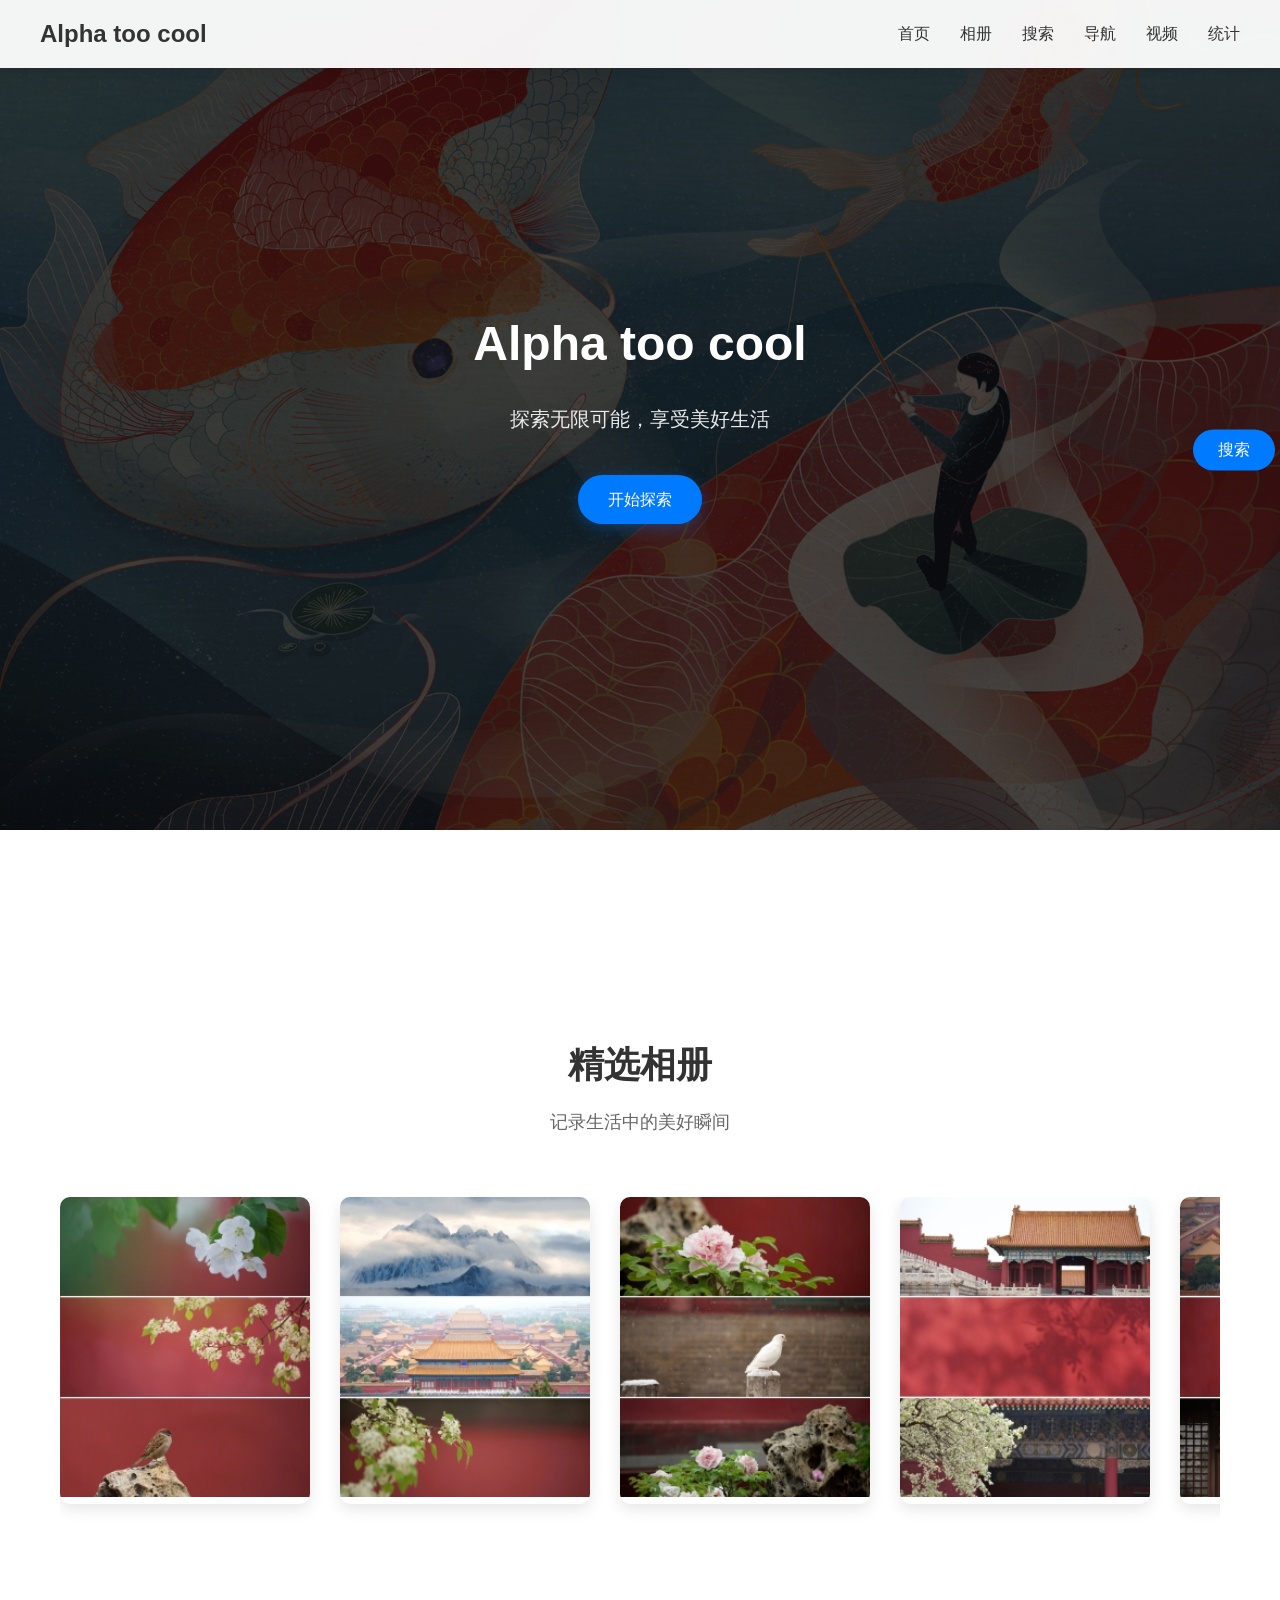
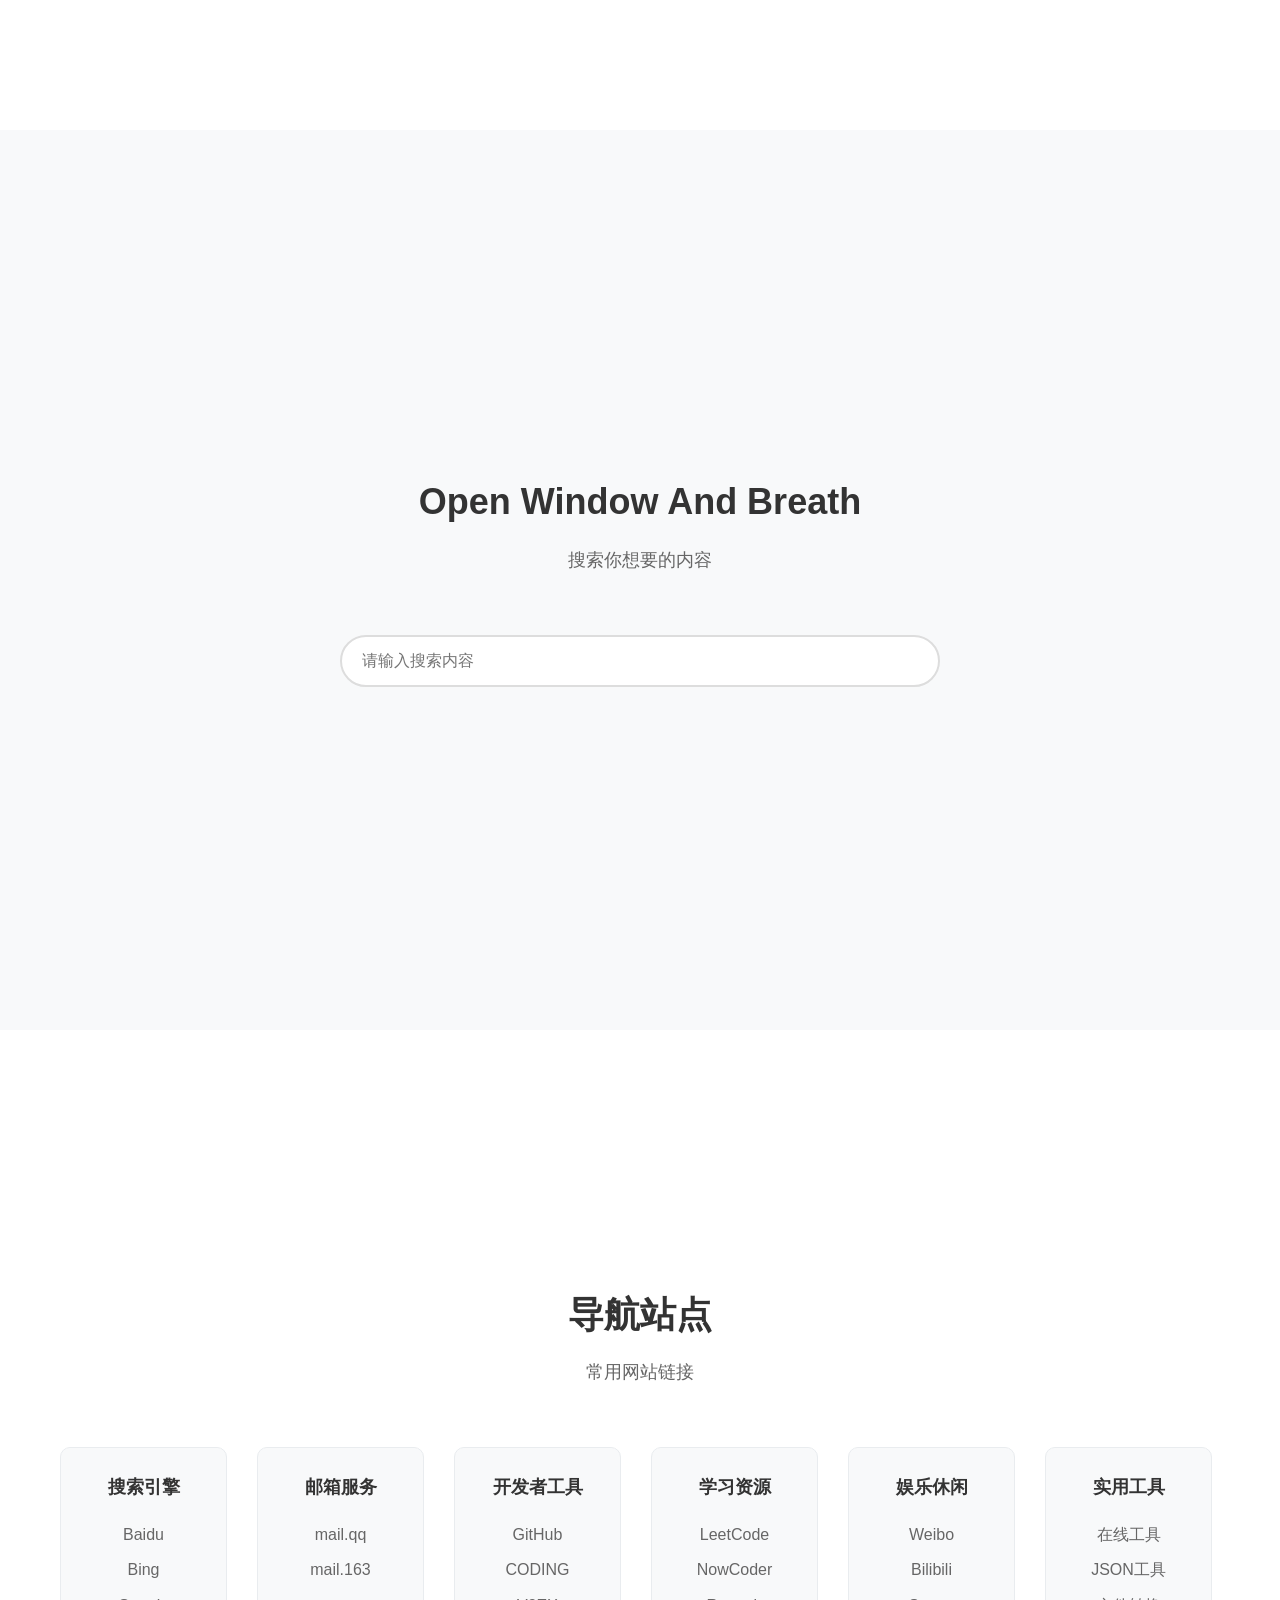
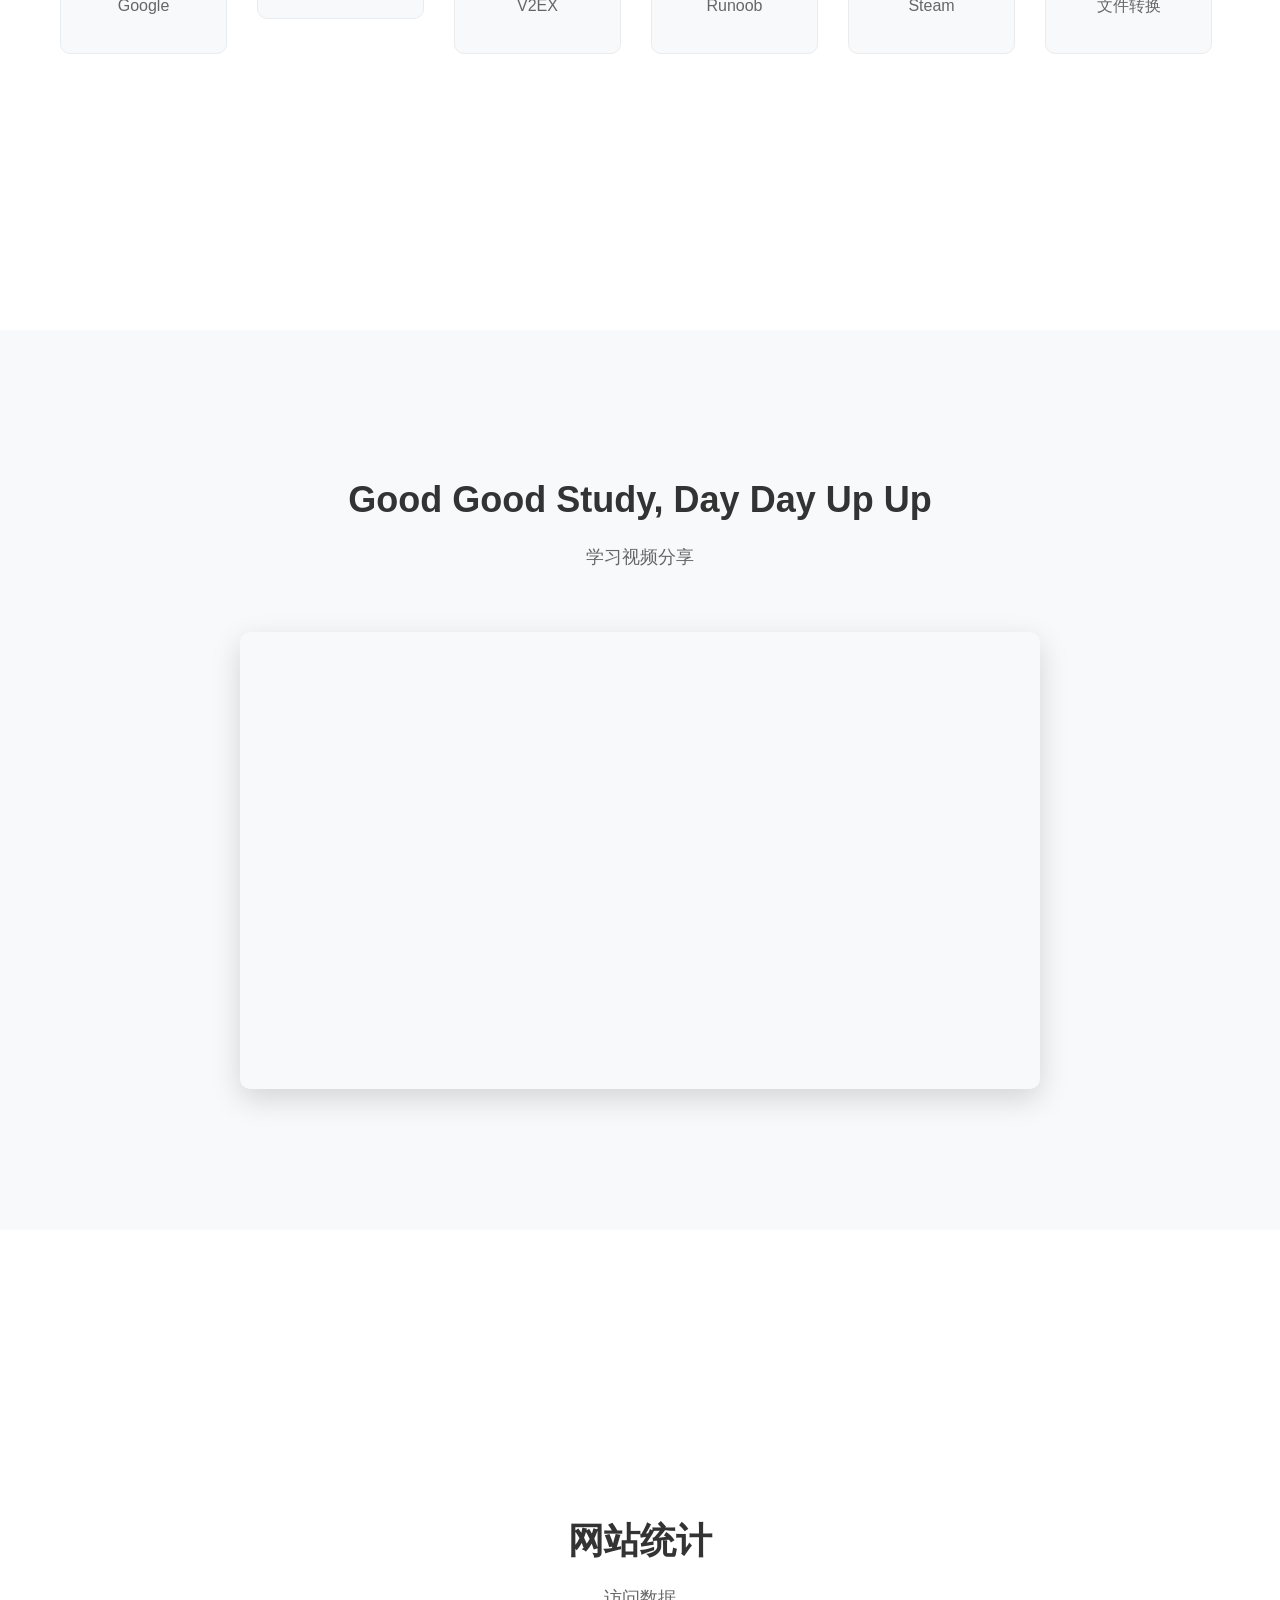
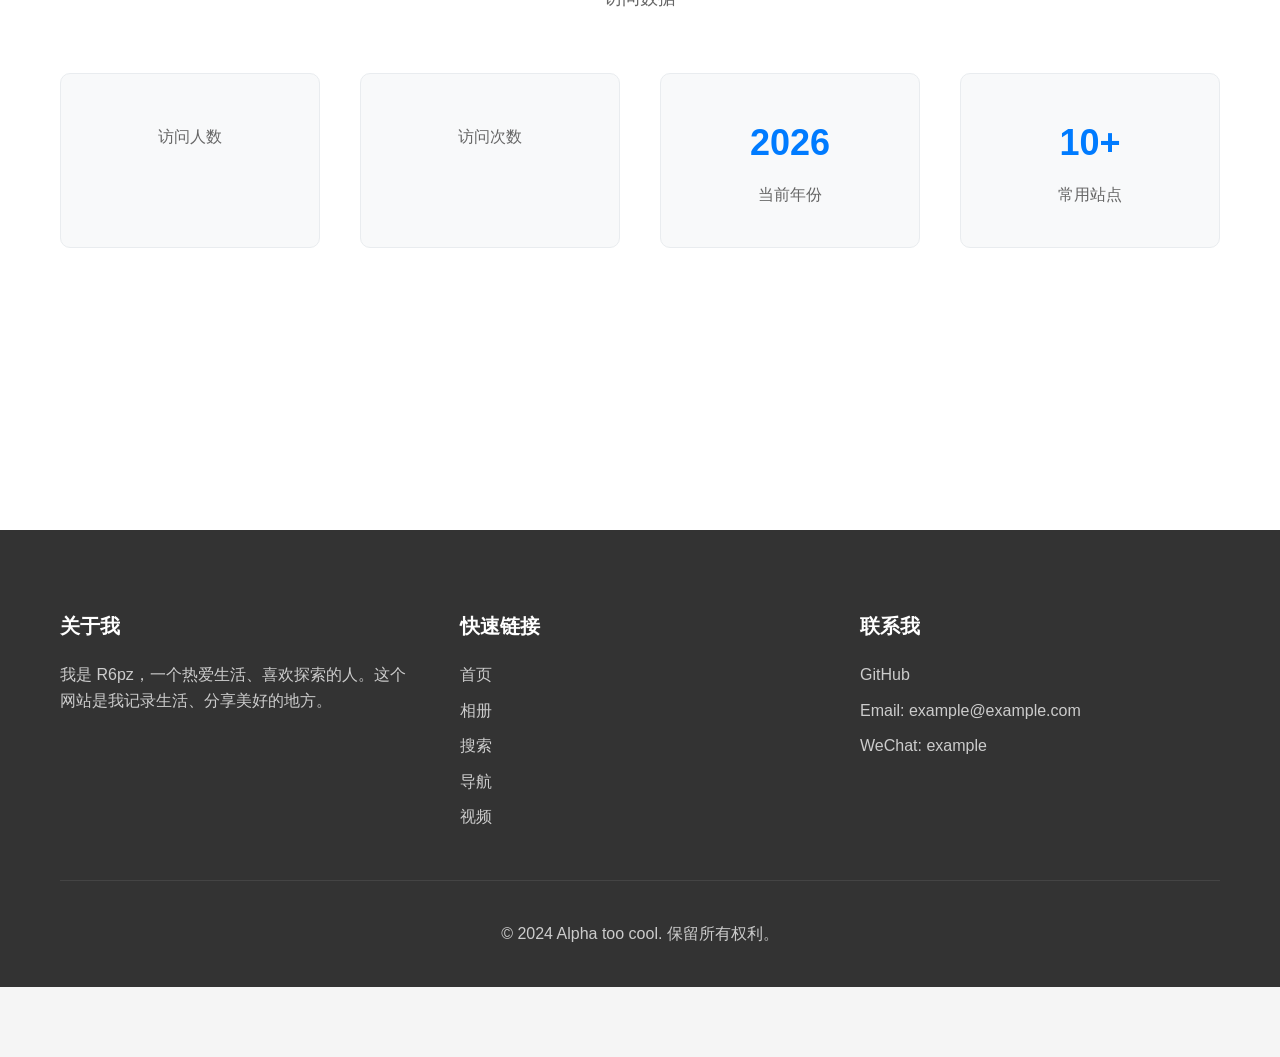
==== index.html @ a09cf8cc "恢复实用工具tab并将导航站点的tab宽度调整为原来的2/3" ====
<!DOCTYPE html>
<html lang="zh-CN">
<head>
    <meta charset="UTF-8">
    <meta http-equiv="X-UA-Compatible" content="IE=edge">
    <meta name="viewport" content="width=device-width, initial-scale=1.0">
    <title>Alpha too cool - 个人网站</title>
    <link rel="stylesheet" href="css/type.css">
    <link rel="shortcut icon" href="images/favicon.ico" />
    <script async src="https://busuanzi.ibruce.info/busuanzi/2.3/busuanzi.pure.mini.js"></script>
    <style>
        /* 现代化样式 */
        * {
            margin: 0;
            padding: 0;
            box-sizing: border-box;
        }
        
        body {
            font-family: 'Segoe UI', Tahoma, Geneva, Verdana, sans-serif;
            line-height: 1.6;
            color: #333;
            background-color: #f5f5f5;
            background-image: linear-gradient(135deg, #f5f5f5 0%, #e8e8e8 100%);
            min-height: 100vh;
        }
        
        .container {
            max-width: 1200px;
            margin: 0 auto;
            padding: 0 20px;
        }
        
        /* 导航栏 */
        .navbar {
            background-color: rgba(255, 255, 255, 0.95);
            box-shadow: 0 2px 10px rgba(0, 0, 0, 0.1);
            position: fixed;
            top: 0;
            left: 0;
            right: 0;
            z-index: 1000;
            transition: all 0.3s ease;
        }
        
        .navbar.scrolled {
            background-color: rgba(255, 255, 255, 0.98);
            box-shadow: 0 4px 20px rgba(0, 0, 0, 0.15);
        }
        
        .navbar-container {
            display: flex;
            justify-content: space-between;
            align-items: center;
            padding: 15px 0;
        }
        
        .logo {
            font-size: 24px;
            font-weight: bold;
            color: #333;
            text-decoration: none;
            transition: color 0.3s ease;
        }
        
        .logo:hover {
            color: #007bff;
        }
        
        .nav-links {
            display: flex;
            list-style: none;
        }
        
        .nav-links li {
            margin-left: 30px;
        }
        
        .nav-links a {
            color: #333;
            text-decoration: none;
            font-weight: 500;
            transition: all 0.3s ease;
            position: relative;
        }
        
        .nav-links a:hover {
            color: #007bff;
        }
        
        .nav-links a::after {
            content: '';
            position: absolute;
            bottom: -5px;
            left: 0;
            width: 0;
            height: 2px;
            background-color: #007bff;
            transition: width 0.3s ease;
        }
        
        .nav-links a:hover::after {
            width: 100%;
        }
        
        /* 英雄区域 */
        .hero {
            height: 100vh;
            display: flex;
            align-items: center;
            justify-content: center;
            text-align: center;
            background-image: linear-gradient(rgba(0, 0, 0, 0.7), rgba(0, 0, 0, 0.7)), url('images/backg.png');
            background-size: cover;
            background-position: center;
            background-attachment: fixed;
            color: white;
            margin-top: -70px;
            padding-top: 70px;
        }
        
        .hero-content {
            max-width: 800px;
            animation: fadeInUp 1s ease;
        }
        
        .hero h1 {
            font-size: 48px;
            margin-bottom: 20px;
            font-weight: bold;
        }
        
        .hero p {
            font-size: 20px;
            margin-bottom: 40px;
            opacity: 0.9;
        }
        
        .btn {
            display: inline-block;
            padding: 12px 30px;
            background-color: #007bff;
            color: white;
            border: none;
            border-radius: 50px;
            font-size: 16px;
            font-weight: 500;
            text-decoration: none;
            transition: all 0.3s ease;
            box-shadow: 0 4px 15px rgba(0, 123, 255, 0.3);
        }
        
        .btn:hover {
            background-color: #0069d9;
            transform: translateY(-3px);
            box-shadow: 0 6px 20px rgba(0, 123, 255, 0.4);
        }
        
        /* 图片展示区 */
        .gallery {
            min-height: 100vh;
            display: flex;
            align-items: center;
            padding: 100px 0;
            background-color: white;
        }
        
        .gallery .container {
            width: 100%;
        }
        
        .section-title {
            text-align: center;
            margin-bottom: 60px;
        }
        
        .section-title h2 {
            font-size: 36px;
            font-weight: bold;
            color: #333;
            margin-bottom: 15px;
        }
        
        .section-title p {
            font-size: 18px;
            color: #666;
            max-width: 600px;
            margin: 0 auto;
        }
        
        .gallery-container {
            display: flex;
            flex-wrap: nowrap;
            gap: 15px;
            margin-top: 50px;
            overflow-x: auto;
            padding-bottom: 20px;
            scrollbar-width: none; /* Firefox */
        }
        
        .gallery-container::-webkit-scrollbar {
            display: none; /* Chrome, Safari, Edge */
        }
        
        .gallery-item {
            flex: 0 0 auto;
            width: 150px;
        }
        
        @media (min-width: 768px) {
            .gallery-item {
                width: 200px;
            }
            
            .gallery-container {
                gap: 20px;
            }
        }
        
        @media (min-width: 1200px) {
            .gallery-item {
                width: 250px;
            }
            
            .gallery-container {
                gap: 30px;
            }
        }
        
        .gallery-item {
            position: relative;
            overflow: hidden;
            border-radius: 10px;
            box-shadow: 0 5px 15px rgba(0, 0, 0, 0.1);
            transition: all 0.3s ease;
        }
        
        .gallery-item:hover {
            transform: translateY(-10px);
            box-shadow: 0 15px 30px rgba(0, 0, 0, 0.2);
        }
        
        .gallery-item img {
            width: 100%;
            height: 180px;
            object-fit: cover;
            transition: transform 0.5s ease;
        }
        
        @media (min-width: 768px) {
            .gallery-item img {
                height: 250px;
            }
        }
        
        @media (min-width: 1200px) {
            .gallery-item img {
                height: 300px;
            }
        }
        
        .gallery-item:hover img {
            transform: scale(1.1);
        }
        
        .gallery-overlay {
            position: absolute;
            bottom: 0;
            left: 0;
            right: 0;
            background: linear-gradient(to top, rgba(0, 0, 0, 0.8), transparent);
            color: white;
            padding: 20px;
            transform: translateY(100%);
            transition: transform 0.3s ease;
        }
        
        .gallery-item:hover .gallery-overlay {
            transform: translateY(0);
        }
        
        .gallery-overlay h3 {
            font-size: 18px;
            margin-bottom: 10px;
        }
        
        /* 搜索区 */
        .search-section {
            min-height: 100vh;
            display: flex;
            align-items: center;
            padding: 100px 0;
            background-color: #f8f9fa;
        }
        
        .search-section .container {
            width: 100%;
        }
        
        .search-container {
            max-width: 600px;
            margin: 0 auto;
            text-align: center;
        }
        
        .search-form {
            position: relative;
            margin-top: 30px;
        }
        
        .search-input {
            width: 100%;
            padding: 15px 20px;
            border: 2px solid #ddd;
            border-radius: 50px;
            font-size: 16px;
            outline: none;
            transition: all 0.3s ease;
        }
        
        .search-input:focus {
            border-color: #007bff;
            box-shadow: 0 0 0 3px rgba(0, 123, 255, 0.1);
        }
        
        .search-btn {
            position: absolute;
            right: 5px;
            top: 50%;
            transform: translateY(-50%);
            padding: 10px 25px;
            background-color: #007bff;
            color: white;
            border: none;
            border-radius: 50px;
            font-size: 16px;
            cursor: pointer;
            transition: all 0.3s ease;
        }
        
        .search-btn:hover {
            background-color: #0069d9;
            transform: translateY(-50%) scale(1.05);
        }
        
        /* 导航站点区 */
        .navigation {
            min-height: 100vh;
            display: flex;
            align-items: center;
            padding: 100px 0;
            background-color: white;
        }
        
        .navigation .container {
            width: 100%;
        }
        
        .nav-grid {
            display: flex;
            flex-wrap: nowrap;
            gap: 15px;
            margin-top: 50px;
            overflow-x: auto;
            padding-bottom: 20px;
            scrollbar-width: none; /* Firefox */
        }
        
        .nav-grid::-webkit-scrollbar {
            display: none; /* Chrome, Safari, Edge */
        }
        
        .nav-card {
            flex: 0 0 auto;
            width: 100px;
        }
        
        @media (min-width: 768px) {
            .nav-card {
                width: 133px;
            }
            
            .nav-grid {
                gap: 20px;
            }
        }
        
        @media (min-width: 1200px) {
            .nav-card {
                width: 167px;
            }
            
            .nav-grid {
                gap: 30px;
            }
        }
        
        .nav-card {
            background-color: #f8f9fa;
            border-radius: 10px;
            padding: 25px;
            text-align: center;
            transition: all 0.3s ease;
            border: 1px solid #e9ecef;
            height: 100%;
            display: flex;
            flex-direction: column;
        }
        
        .nav-links-list {
            list-style: none;
            margin-top: auto;
        }
        
        .nav-card:hover {
            transform: translateY(-5px);
            box-shadow: 0 10px 20px rgba(0, 0, 0, 0.1);
            border-color: #007bff;
        }
        
        .nav-card h3 {
            font-size: 18px;
            margin-bottom: 20px;
            color: #333;
        }
        
        .nav-links-list {
            list-style: none;
        }
        
        .nav-links-list li {
            margin-bottom: 10px;
        }
        
        .nav-links-list a {
            color: #666;
            text-decoration: none;
            transition: color 0.3s ease;
        }
        
        .nav-links-list a:hover {
            color: #007bff;
        }
        
        /* 视频区 */
        .video-section {
            min-height: 100vh;
            display: flex;
            align-items: center;
            padding: 100px 0;
            background-color: #f8f9fa;
        }
        
        .video-section .container {
            width: 100%;
        }
        
        .video-container {
            max-width: 800px;
            margin: 0 auto;
            border-radius: 10px;
            overflow: hidden;
            box-shadow: 0 10px 30px rgba(0, 0, 0, 0.15);
        }
        
        /* 统计区 */
        .stats-section {
            min-height: 100vh;
            display: flex;
            align-items: center;
            padding: 100px 0;
            background-color: white;
            text-align: center;
        }
        
        .stats-section .container {
            width: 100%;
        }
        
        .stats-container {
            display: grid;
            grid-template-columns: repeat(auto-fit, minmax(200px, 1fr));
            gap: 40px;
            margin-top: 50px;
        }
        
        .stat-item {
            background-color: #f8f9fa;
            padding: 40px;
            border-radius: 10px;
            transition: all 0.3s ease;
            border: 1px solid #e9ecef;
        }
        
        .stat-item:hover {
            transform: translateY(-5px);
            box-shadow: 0 10px 20px rgba(0, 0, 0, 0.1);
            border-color: #007bff;
        }
        
        .stat-number {
            font-size: 36px;
            font-weight: bold;
            color: #007bff;
            margin-bottom: 10px;
        }
        
        .stat-label {
            font-size: 16px;
            color: #666;
        }
        
        /* 页脚 */
        .footer {
            background-color: #333;
            color: white;
            padding: 80px 0 40px;
        }
        
        .footer-container {
            display: grid;
            grid-template-columns: repeat(auto-fit, minmax(250px, 1fr));
            gap: 40px;
            margin-bottom: 40px;
        }
        
        .footer-section h3 {
            font-size: 20px;
            margin-bottom: 20px;
            color: white;
        }
        
        .footer-section p,
        .footer-section li {
            color: #ccc;
            margin-bottom: 10px;
        }
        
        .footer-section ul {
            list-style: none;
        }
        
        .footer-section a {
            color: #ccc;
            text-decoration: none;
            transition: color 0.3s ease;
        }
        
        .footer-section a:hover {
            color: #007bff;
        }
        
        .footer-bottom {
            border-top: 1px solid #444;
            padding-top: 40px;
            text-align: center;
            color: #ccc;
        }
        
        /* 动画 */
        @keyframes fadeInUp {
            from {
                opacity: 0;
                transform: translateY(30px);
            }
            to {
                opacity: 1;
                transform: translateY(0);
            }
        }
        
        .fade-in {
            opacity: 0;
            transform: translateY(30px);
            transition: all 0.6s ease;
        }
        
        .fade-in.visible {
            opacity: 1;
            transform: translateY(0);
        }
        
        /* 响应式设计 */
        @media (max-width: 768px) {
            .navbar-container {
                flex-direction: column;
                padding: 10px 0;
            }
            
            .nav-links {
                margin-top: 15px;
                flex-wrap: wrap;
                justify-content: center;
            }
            
            .nav-links li {
                margin: 5px 10px;
            }
            
            .hero h1 {
                font-size: 36px;
            }
            
            .hero p {
                font-size: 16px;
            }
            
            .gallery-container {
                grid-template-columns: repeat(auto-fit, minmax(150px, 1fr));
                gap: 15px;
            }
            
            .section-title h2 {
                font-size: 28px;
            }
            
            .nav-grid {
                grid-template-columns: repeat(auto-fit, minmax(150px, 1fr));
                gap: 15px;
            }
            
            .stats-container {
                grid-template-columns: repeat(4, 1fr);
                gap: 10px;
            }
            
            .stat-item {
                padding: 15px 10px;
            }
            
            .stat-number {
                font-size: 20px;
            }
            
            .stat-label {
                font-size: 12px;
            }
            
            .video-container {
                max-width: 100%;
                margin: 0 20px;
            }
            
            .footer-container {
                grid-template-columns: repeat(3, 1fr);
                gap: 20px;
                text-align: center;
            }
            
            .footer-section h3 {
                font-size: 16px;
                margin-bottom: 10px;
            }
            
            .footer-section p,
            .footer-section li {
                font-size: 12px;
                margin-bottom: 5px;
            }
        }
        
        @media (max-width: 480px) {
            .hero h1 {
                font-size: 28px;
            }
            
            .hero p {
                font-size: 14px;
            }
            
            .section-title h2 {
                font-size: 24px;
            }
            
            .gallery-item img {
                height: 150px;
            }
            
            .nav-grid {
                grid-template-columns: repeat(auto-fit, minmax(120px, 1fr));
                gap: 10px;
            }
            
            .nav-card {
                padding: 15px;
            }
            
            .nav-card h3 {
                font-size: 16px;
                margin-bottom: 15px;
            }
            
            .stats-container {
                grid-template-columns: repeat(4, 1fr);
                gap: 5px;
            }
            
            .stat-item {
                padding: 10px 5px;
            }
            
            .stat-number {
                font-size: 16px;
            }
            
            .stat-label {
                font-size: 10px;
            }
            
            .search-input {
                padding: 12px 15px;
                font-size: 14px;
            }
            
            .search-btn {
                padding: 8px 20px;
                font-size: 14px;
            }
            
            .btn {
                padding: 10px 25px;
                font-size: 14px;
            }
            
            .footer-container {
                grid-template-columns: repeat(3, 1fr);
                gap: 10px;
            }
            
            .footer-section h3 {
                font-size: 14px;
            }
            
            .footer-section p,
            .footer-section li {
                font-size: 10px;
            }
        }
    </style>
</head>
<body>
    <!-- 导航栏 -->
    <nav class="navbar" id="navbar">
        <div class="container navbar-container">
            <a href="#" class="logo">Alpha too cool</a>
            <ul class="nav-links">
                <li><a href="#home">首页</a></li>
                <li><a href="#gallery">相册</a></li>
                <li><a href="#search">搜索</a></li>
                <li><a href="#navigation">导航</a></li>
                <li><a href="#video">视频</a></li>
                <li><a href="#stats">统计</a></li>
            </ul>
        </div>
    </nav>
    
    <!-- 英雄区域 -->
    <section class="hero" id="home">
        <div class="container">
            <div class="hero-content">
                <h1>Alpha too cool</h1>
                <p>探索无限可能，享受美好生活</p>
                <a href="#gallery" class="btn">开始探索</a>
            </div>
        </div>
    </section>
    
    <!-- 图片展示区 -->
    <section class="gallery" id="gallery">
        <div class="container">
            <div class="section-title">
                <h2>精选相册</h2>
                <p>记录生活中的美好瞬间</p>
            </div>
            <div class="gallery-container">
                <div class="gallery-item">
                    <img src="images/pic1.jpg" alt="图片1">
                    <div class="gallery-overlay">
                        <h3>美好回忆</h3>
                        <p>珍贵的瞬间</p>
                    </div>
                </div>
                <div class="gallery-item">
                    <img src="images/pic2.jpg" alt="图片2">
                    <div class="gallery-overlay">
                        <h3>自然风光</h3>
                        <p>大自然的魅力</p>
                    </div>
                </div>
                <div class="gallery-item">
                    <img src="images/pic3.jpg" alt="图片3">
                    <div class="gallery-overlay">
                        <h3>城市风光</h3>
                        <p>都市的繁华</p>
                    </div>
                </div>
                <div class="gallery-item">
                    <img src="images/pic4.jpg" alt="图片4">
                    <div class="gallery-overlay">
                        <h3>人文景观</h3>
                        <p>文化的底蕴</p>
                    </div>
                </div>
                <div class="gallery-item">
                    <img src="images/pic5.jpg" alt="图片5">
                    <div class="gallery-overlay">
                        <h3>创意摄影</h3>
                        <p>艺术的表达</p>
                    </div>
                </div>
            </div>
        </div>
    </section>
    
    <!-- 搜索区 -->
    <section class="search-section" id="search">
        <div class="container">
            <div class="section-title">
                <h2>Open Window And Breath</h2>
                <p>搜索你想要的内容</p>
            </div>
            <div class="search-container">
                <form onsubmit="return baiduWithHttps(this)" action="https://www.baidu.com/baidu" target="_blank">
                    <input name="tn" type="hidden" value="SE_zzsearchcode_shhzc78w"> 
                    <input class='search-input' type="text" onfocus="checkHttps" name="word" placeholder="请输入搜索内容">
                    <input class='search-btn' type="submit" value="搜索">
                </form>
            </div>
        </div>
    </section>
    
    <!-- 导航站点区 -->
    <section class="navigation" id="navigation">
        <div class="container">
            <div class="section-title">
                <h2>导航站点</h2>
                <p>常用网站链接</p>
            </div>
            <div class="nav-grid">
                <div class="nav-card">
                    <h3>搜索引擎</h3>
                    <ul class="nav-links-list">
                        <li><a href="https://baidu.com/" target="_blank">Baidu</a></li>
                        <li><a href="https://cn.bing.com/" target="_blank">Bing</a></li>
                        <li><a href="https://www.google.com/" target="_blank">Google</a></li>
                    </ul>
                </div>
                <div class="nav-card">
                    <h3>邮箱服务</h3>
                    <ul class="nav-links-list">
                        <li><a href="https://mail.qq.com/" target="_blank">mail.qq</a></li>
                        <li><a href="https://mail.163.com/" target="_blank">mail.163</a></li>
                    </ul>
                </div>
                <div class="nav-card">
                    <h3>开发者工具</h3>
                    <ul class="nav-links-list">
                        <li><a href="https://github.com/" target="_blank">GitHub</a></li>
                        <li><a href="https://coding.net/" target="_blank">CODING</a></li>
                        <li><a href="https://v2ex.com/" target="_blank">V2EX</a></li>
                    </ul>
                </div>
                <div class="nav-card">
                    <h3>学习资源</h3>
                    <ul class="nav-links-list">
                        <li><a href="https://leetcode-cn.com/" target="_blank">LeetCode</a></li>
                        <li><a href="https://www.nowcoder.com/" target="_blank">NowCoder</a></li>
                        <li><a href="https://www.runoob.com/" target="_blank">Runoob</a></li>
                    </ul>
                </div>
                <div class="nav-card">
                    <h3>娱乐休闲</h3>
                    <ul class="nav-links-list">
                        <li><a href="https://weibo.com/" target="_blank">Weibo</a></li>
                        <li><a href="https://www.bilibili.com/" target="_blank">Bilibili</a></li>
                        <li><a href="https://store.steampowered.com/" target="_blank">Steam</a></li>
                    </ul>
                </div>
                <div class="nav-card">
                    <h3>实用工具</h3>
                    <ul class="nav-links-list">
                        <li><a href="https://tool.lu/" target="_blank">在线工具</a></li>
                        <li><a href="https://www.json.cn/" target="_blank">JSON工具</a></li>
                        <li><a href="https://www.convertio.co/" target="_blank">文件转换</a></li>
                    </ul>
                </div>

            </div>
        </div>
    </section>
    
    <!-- 视频区 -->
    <section class="video-section" id="video">
        <div class="container">
            <div class="section-title">
                <h2>Good Good Study, Day Day Up Up</h2>
                <p>学习视频分享</p>
            </div>
            <div class="video-container">
                <iframe width="100%" height="450" src="https://player.bilibili.com/player.html?aid=799350337&bvid=BV1cy4y1a7sh&cid=299835996&page=4" scrolling="no" border="0" frameborder="no" framespacing="0" allowfullscreen="true"> </iframe>
            </div>
        </div>
    </section>
    
    <!-- 统计区 -->
    <section class="stats-section" id="stats">
        <div class="container">
            <div class="section-title">
                <h2>网站统计</h2>
                <p>访问数据</p>
            </div>
            <div class="stats-container">
                <div class="stat-item">
                    <div class="stat-number" id="busuanzi_value_site_uv"></div>
                    <div class="stat-label">访问人数</div>
                </div>
                <div class="stat-item">
                    <div class="stat-number" id="busuanzi_value_site_pv"></div>
                    <div class="stat-label">访问次数</div>
                </div>
                <div class="stat-item">
                    <div class="stat-number" id="current-year"></div>
                    <div class="stat-label">当前年份</div>
                </div>
                <div class="stat-item">
                    <div class="stat-number">10+</div>
                    <div class="stat-label">常用站点</div>
                </div>
            </div>
        </div>
    </section>
    
    <!-- 页脚 -->
    <footer class="footer">
        <div class="container">
            <div class="footer-container">
                <div class="footer-section">
                    <h3>关于我</h3>
                    <p>我是 R6pz，一个热爱生活、喜欢探索的人。这个网站是我记录生活、分享美好的地方。</p>
                </div>
                <div class="footer-section">
                    <h3>快速链接</h3>
                    <ul>
                        <li><a href="#home">首页</a></li>
                        <li><a href="#gallery">相册</a></li>
                        <li><a href="#search">搜索</a></li>
                        <li><a href="#navigation">导航</a></li>
                        <li><a href="#video">视频</a></li>
                    </ul>
                </div>
                <div class="footer-section">
                    <h3>联系我</h3>
                    <ul>
                        <li><a href="https://github.com/Alpha2Cool/" target="_blank">GitHub</a></li>
                        <li>Email: example@example.com</li>
                        <li>WeChat: example</li>
                    </ul>
                </div>
            </div>
            <div class="footer-bottom">
                <p>&copy; 2024 Alpha too cool. 保留所有权利。</p>
            </div>
        </div>
    </footer>
    
    <!-- 脚本 -->
    <script>
        // 导航栏滚动效果
        window.addEventListener('scroll', function() {
            const navbar = document.getElementById('navbar');
            if (window.scrollY > 100) {
                navbar.classList.add('scrolled');
            } else {
                navbar.classList.remove('scrolled');
            }
        });
        
        // 平滑滚动
        document.querySelectorAll('a[href^="#"]').forEach(anchor => {
            anchor.addEventListener('click', function(e) {
                e.preventDefault();
                const target = document.querySelector(this.getAttribute('href'));
                if (target) {
                    window.scrollTo({
                        top: target.offsetTop - 70,
                        behavior: 'smooth'
                    });
                }
            });
        });
        
        // 滚动动画
        const fadeElements = document.querySelectorAll('.fade-in');
        
        function checkFade() {
            fadeElements.forEach(element => {
                const elementTop = element.getBoundingClientRect().top;
                const windowHeight = window.innerHeight;
                if (elementTop < windowHeight - 100) {
                    element.classList.add('visible');
                }
            });
        }
        
        window.addEventListener('scroll', checkFade);
        window.addEventListener('load', checkFade);
        
        // 百度搜索 HTTPS
        function checkHttps () {
            if (typeof BaiduHttps !== 'undefined') {
                BaiduHttps.useHttps();    
            }
        };
        
        function baiduWithHttps (formname) {
            if (typeof BaiduHttps !== 'undefined') {
                var data = BaiduHttps.useHttps();
                if (data.s === 0) {
                    return true;
                }
                else {
                    formname.action = 'https://www.baidu.com/baidu' + '?ssl_s=1&ssl_c' + data.ssl_code;
                    return true;
                }
            }
            return true;
        };
        
        // 加载百度 HTTPS 脚本
        (function() {
            var script = document.createElement('script');
            script.src = 'https://s1.bdstatic.com/r/www/cache/global/js/BaiduHttps_20150714_zhanzhang.js';
            script.async = true;
            document.head.appendChild(script);
        })();
    </script>
    
    <!-- Google Analytics -->
    <script type="text/javascript">
        var gaJsHost = (("https:" == document.location.protocol) ?
        "https://ssl." : "https://www.");
        document.write(unescape("%3Cscript src='" + gaJsHost +
        "google-analytics.com/ga.js' type='text/javascript'%3E%3C/script%3E"));
    </script>
    <script type="text/javascript">
        var pageTracker = _gat._getTracker("UA-3907502-1");
        pageTracker._initData();
        pageTracker._trackPageview();
    </script>
    
    <!-- 本地预览时模拟不蒜子统计 -->
    <script type="text/javascript">
        // 检查是否在本地文件系统中
        if (window.location.protocol === 'file:') {
            // 模拟不蒜子的功能
            setTimeout(function() {
                document.getElementById('busuanzi_value_site_uv').textContent = '1,234';
                document.getElementById('busuanzi_value_site_pv').textContent = '5,678';
            }, 500);
        }
        
        // 自动获取当前年份
        document.addEventListener('DOMContentLoaded', function() {
            const currentYear = new Date().getFullYear();
            document.getElementById('current-year').textContent = currentYear;
        });
    </script>
</body>
</html>
---- css/type.css ----
body{
    width: 100%;
    background-image: url(../images/backg.png);
    background-repeat: no-repeat;
    background-color: wheat;
}

.githublink{
    color: black;
    text-decoration: none;
}

.githublink:hover{
    transition: 0.5s;
    color: aqua;
}

.picbar {
    width: 1183px;
    height: 278px;
    background-color:rgb(187, 81, 81);
    margin: 25px auto;
}

.pica {
    /* display: block; */
    float: left;
    width: 230px;
    height: 278px;
    margin-right: 6.5px;
    background-color: rgb(255, 255, 255);
    transition: 0.5s;
}

a:hover{
    transform: translateY(-30px);
}

.searchdiv{
    width: 650px;
    height: 50px;
}

.bdtext{
    padding: 0px 11px;
    width: 450px;
    height: 40px;
    border-radius: 10px;
    outline: none;
}

.bdbtn{
    width: 100px;
    height: 40px;
    border: none;
    border-radius: 10px;
    transition: 0.5s;
}

.bdbtn:hover{
    background-color: #000;
    color: aliceblue;
}

.nav{
    width: 1000px;
    height: 80px;
    border: 1px solid #c9c9c9;
    border-radius: 20px;
}

.nav a{
    text-decoration: none;
    color: #000;
    transition: 0.5s;
}

.nav a:hover{
    color:aqua;
}

.butn{
    background-color:aliceblue;
    width: 150px;
    height: 30px;
    color: #000;
    transition: 0.5s;
}

.butn:hover{
    background-color: #000;
    color: aliceblue;
}

.playerbar{
    width: 800px;
    height: 190px;
}

.player{
    width: 390px;
    height: 190px;
    float: left;
}
.player_right{
    float: right;
}
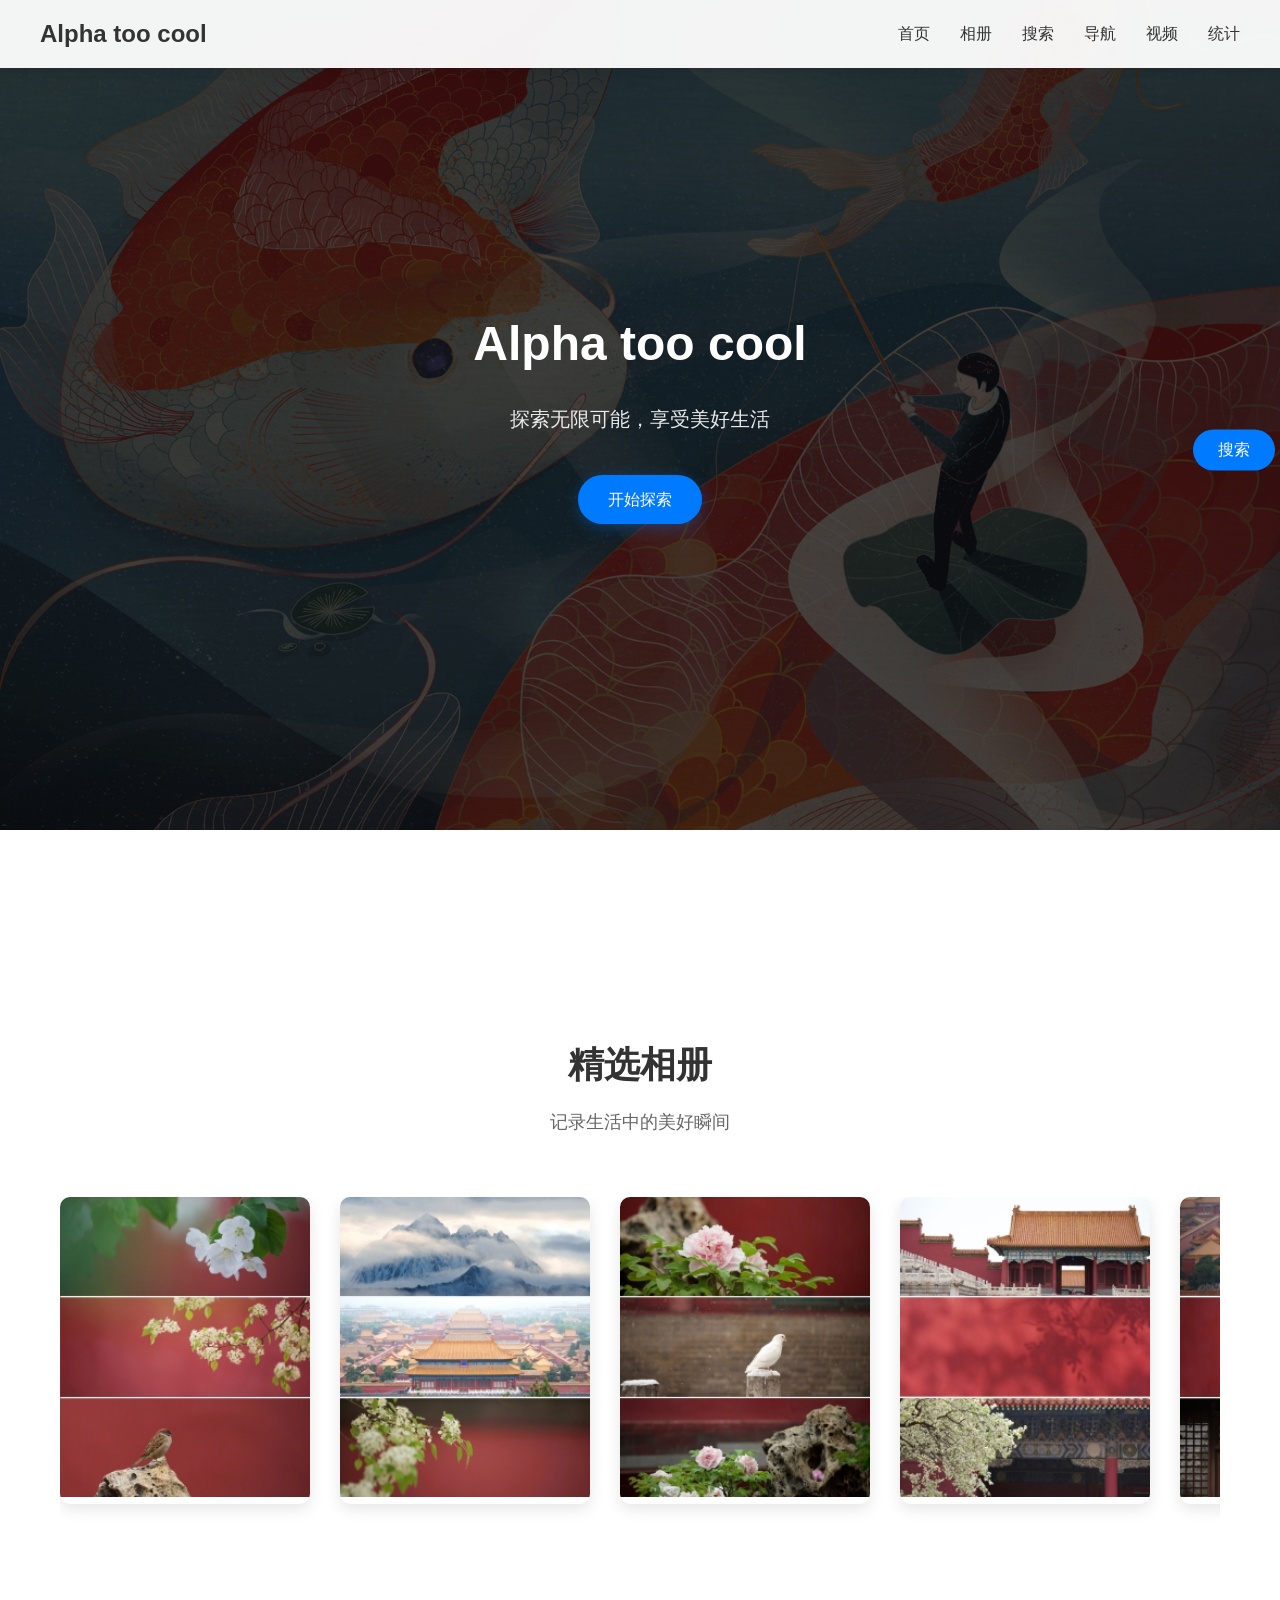
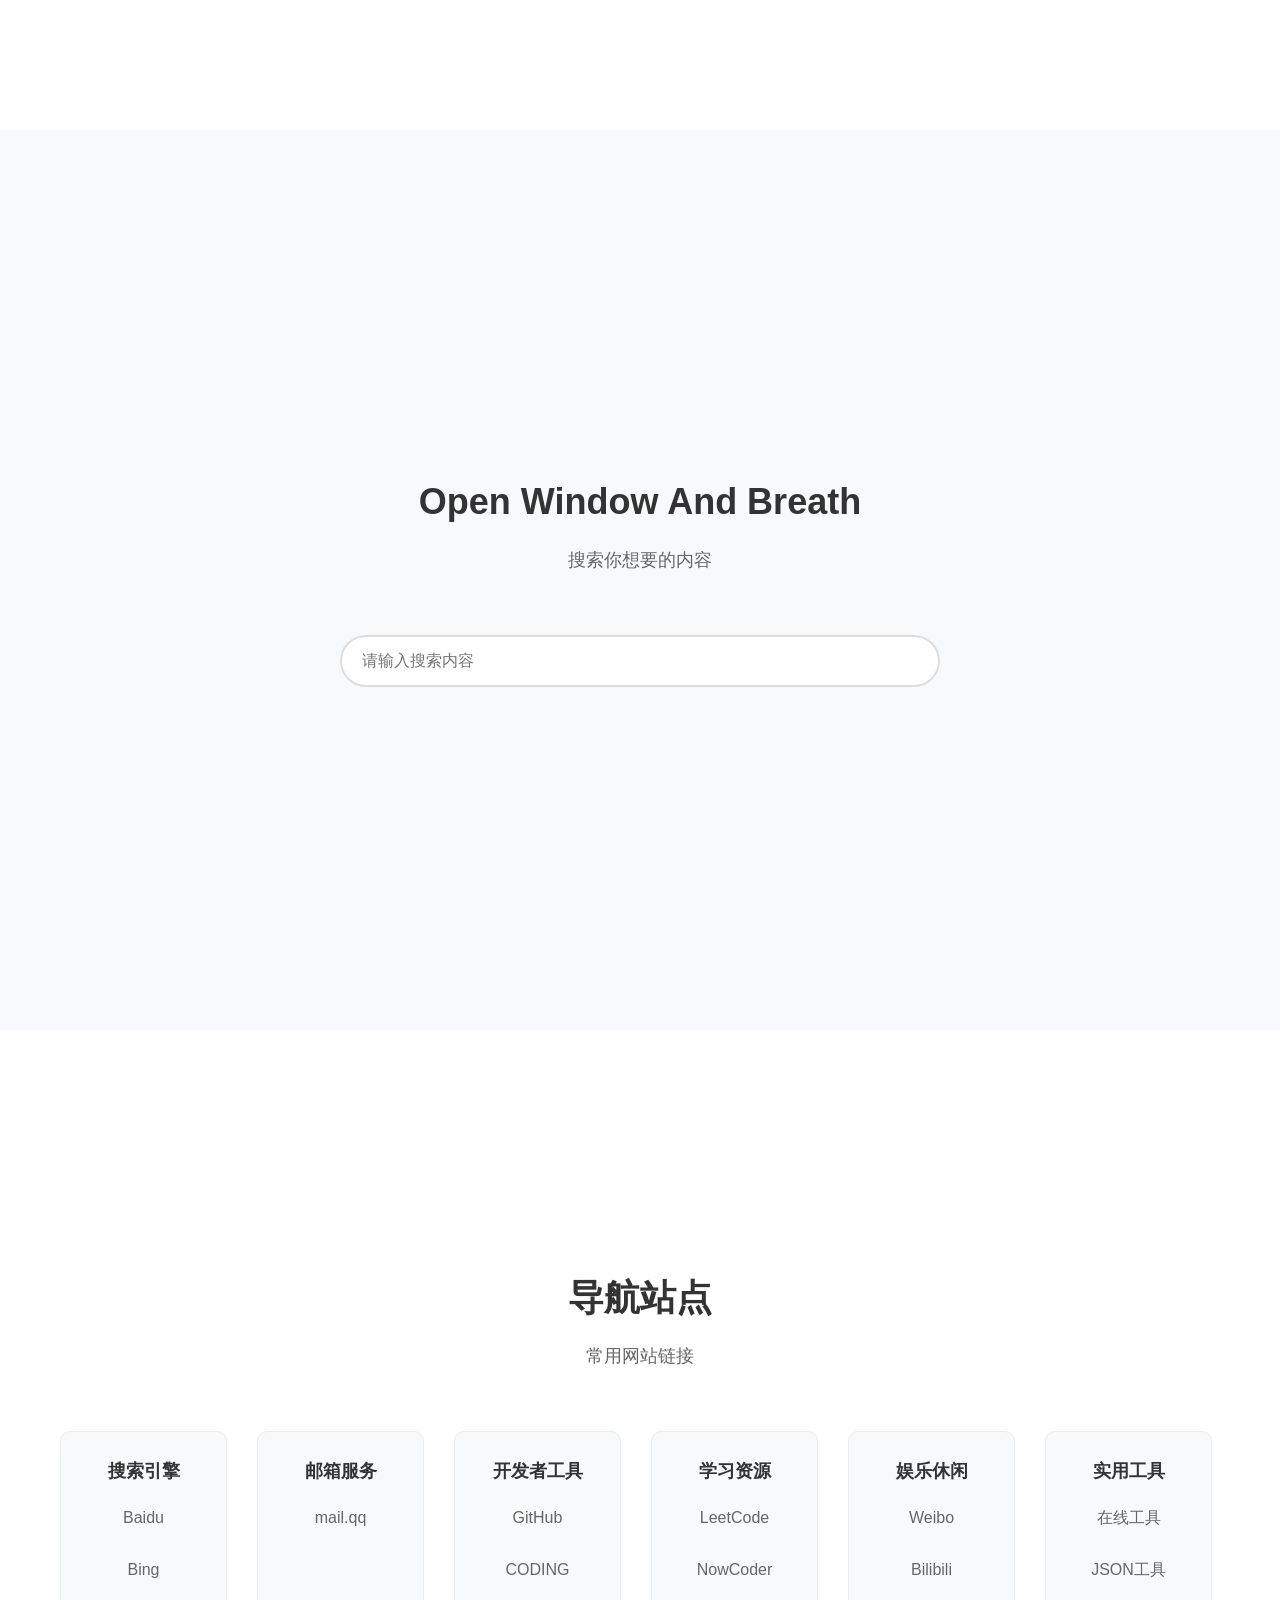
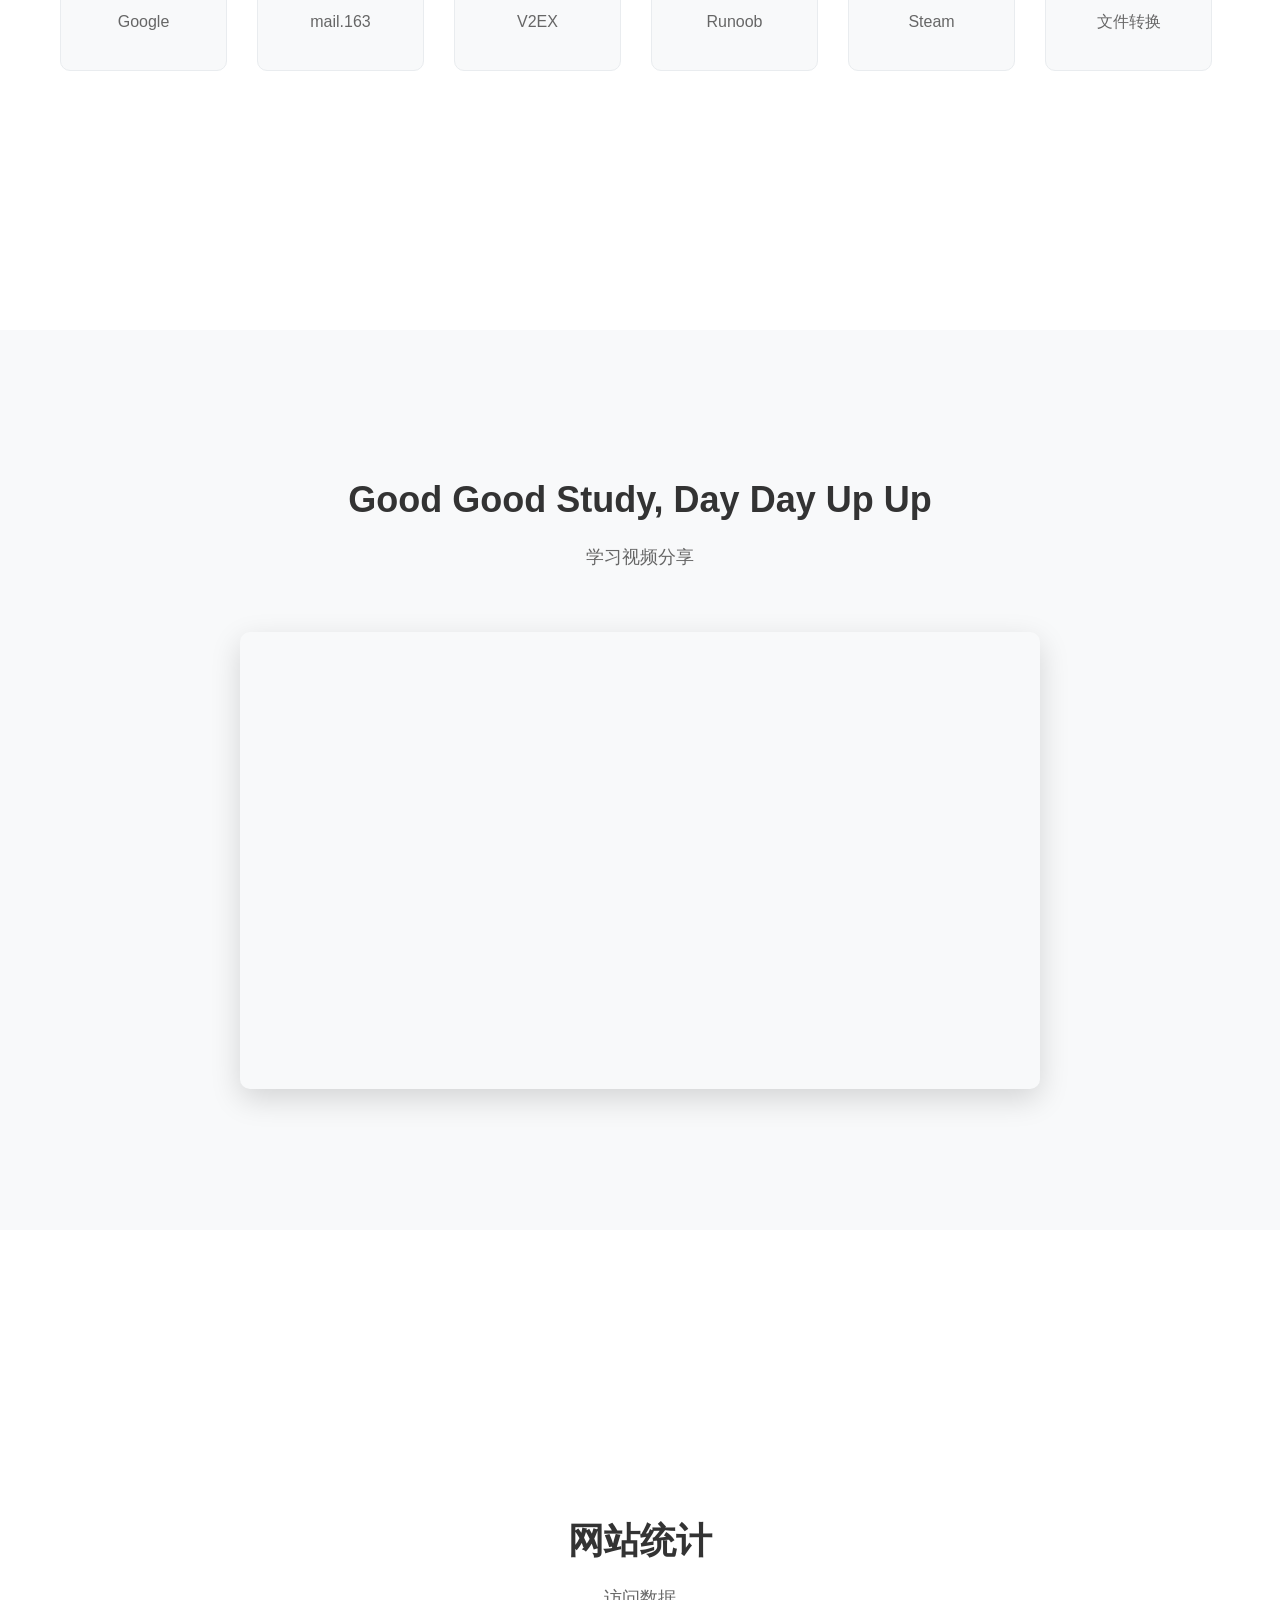
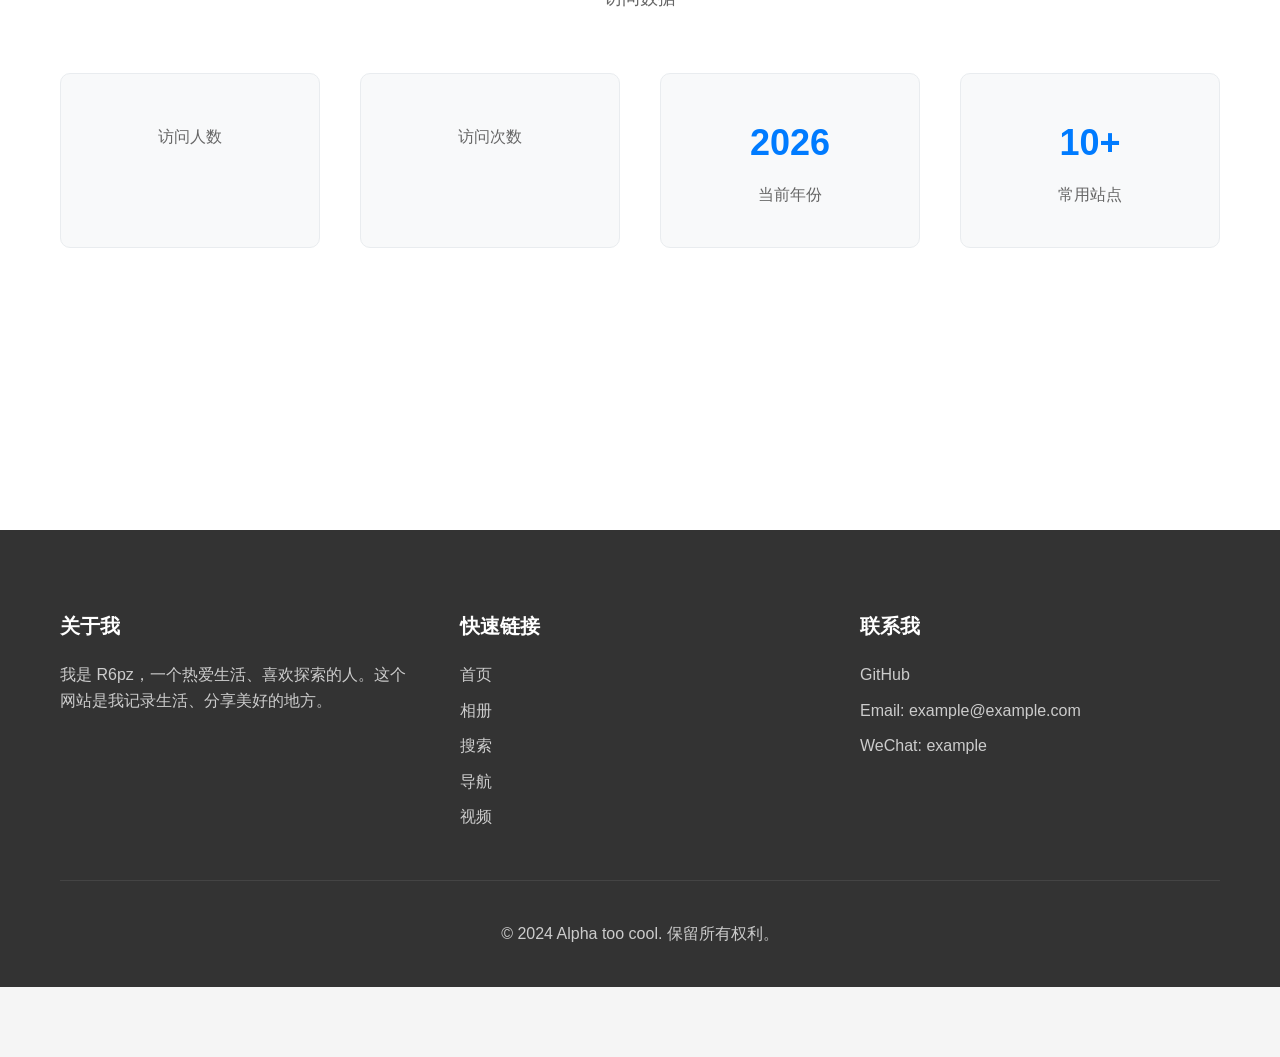
==== commit de5dc324: "调整导航站点每个tab的高度，使其一致" ====
--- a/index.html
+++ b/index.html
@@ -66,6 +66,7 @@
         
         .logo:hover {
             color: #007bff;
+            transform: none;
         }
         
         .nav-links {
@@ -374,43 +375,46 @@
         .nav-card {
             flex: 0 0 auto;
             width: 100px;
-        }
-        
-        @media (min-width: 768px) {
-            .nav-card {
-                width: 133px;
-            }
-            
-            .nav-grid {
-                gap: 20px;
-            }
-        }
-        
-        @media (min-width: 1200px) {
-            .nav-card {
-                width: 167px;
-            }
-            
-            .nav-grid {
-                gap: 30px;
-            }
-        }
-        
-        .nav-card {
             background-color: #f8f9fa;
             border-radius: 10px;
             padding: 25px;
             text-align: center;
             transition: all 0.3s ease;
             border: 1px solid #e9ecef;
-            height: 100%;
             display: flex;
             flex-direction: column;
+            min-height: 200px;
+        }
+        
+        @media (min-width: 768px) {
+            .nav-card {
+                width: 133px;
+                min-height: 220px;
+            }
+            
+            .nav-grid {
+                gap: 20px;
+            }
+        }
+        
+        @media (min-width: 1200px) {
+            .nav-card {
+                width: 167px;
+                min-height: 240px;
+            }
+            
+            .nav-grid {
+                gap: 30px;
+            }
         }
         
         .nav-links-list {
             list-style: none;
             margin-top: auto;
+            flex-grow: 1;
+            display: flex;
+            flex-direction: column;
+            justify-content: space-between;
         }
         
         .nav-card:hover {
@@ -743,7 +747,7 @@
     <!-- 导航栏 -->
     <nav class="navbar" id="navbar">
         <div class="container navbar-container">
-            <a href="#" class="logo">Alpha too cool</a>
+            <a href="#home" class="logo" onclick="window.scrollTo({top: 0, behavior: 'smooth'}); return false;">Alpha too cool</a>
             <ul class="nav-links">
                 <li><a href="#home">首页</a></li>
                 <li><a href="#gallery">相册</a></li>
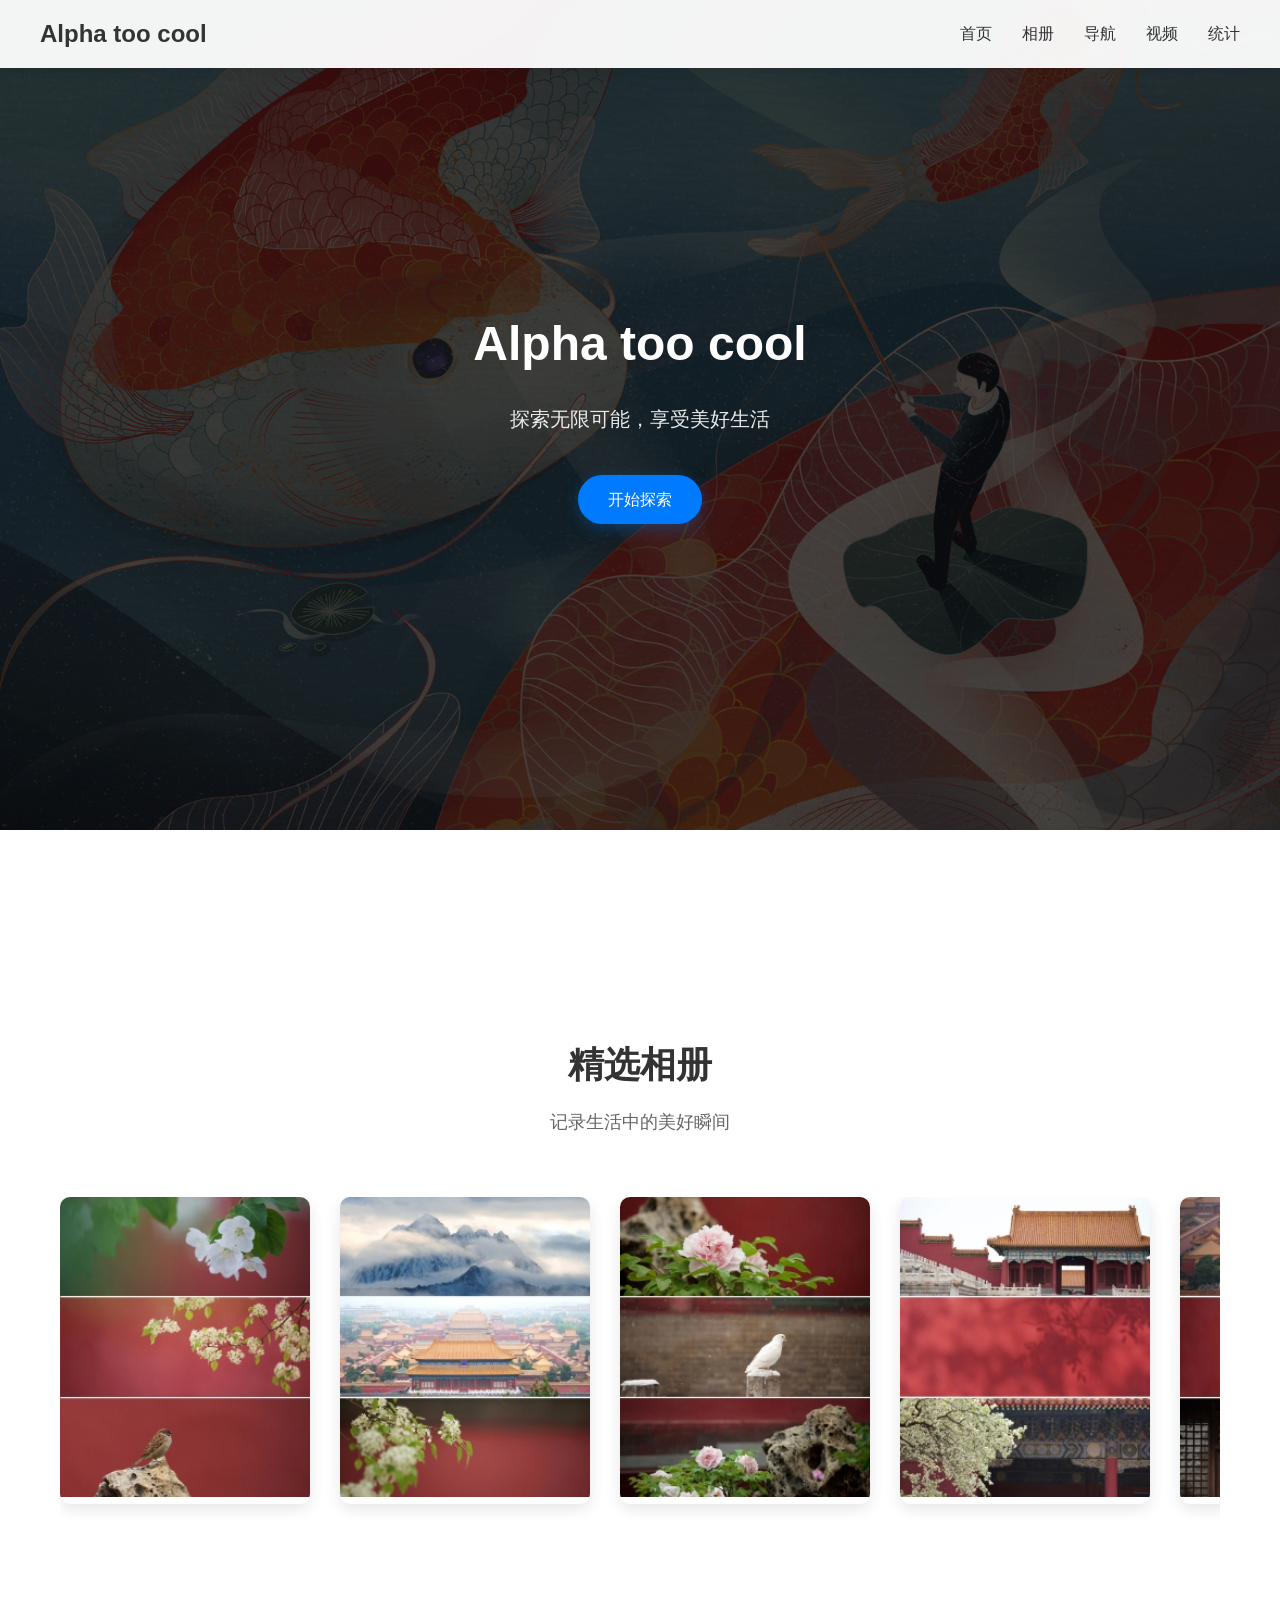
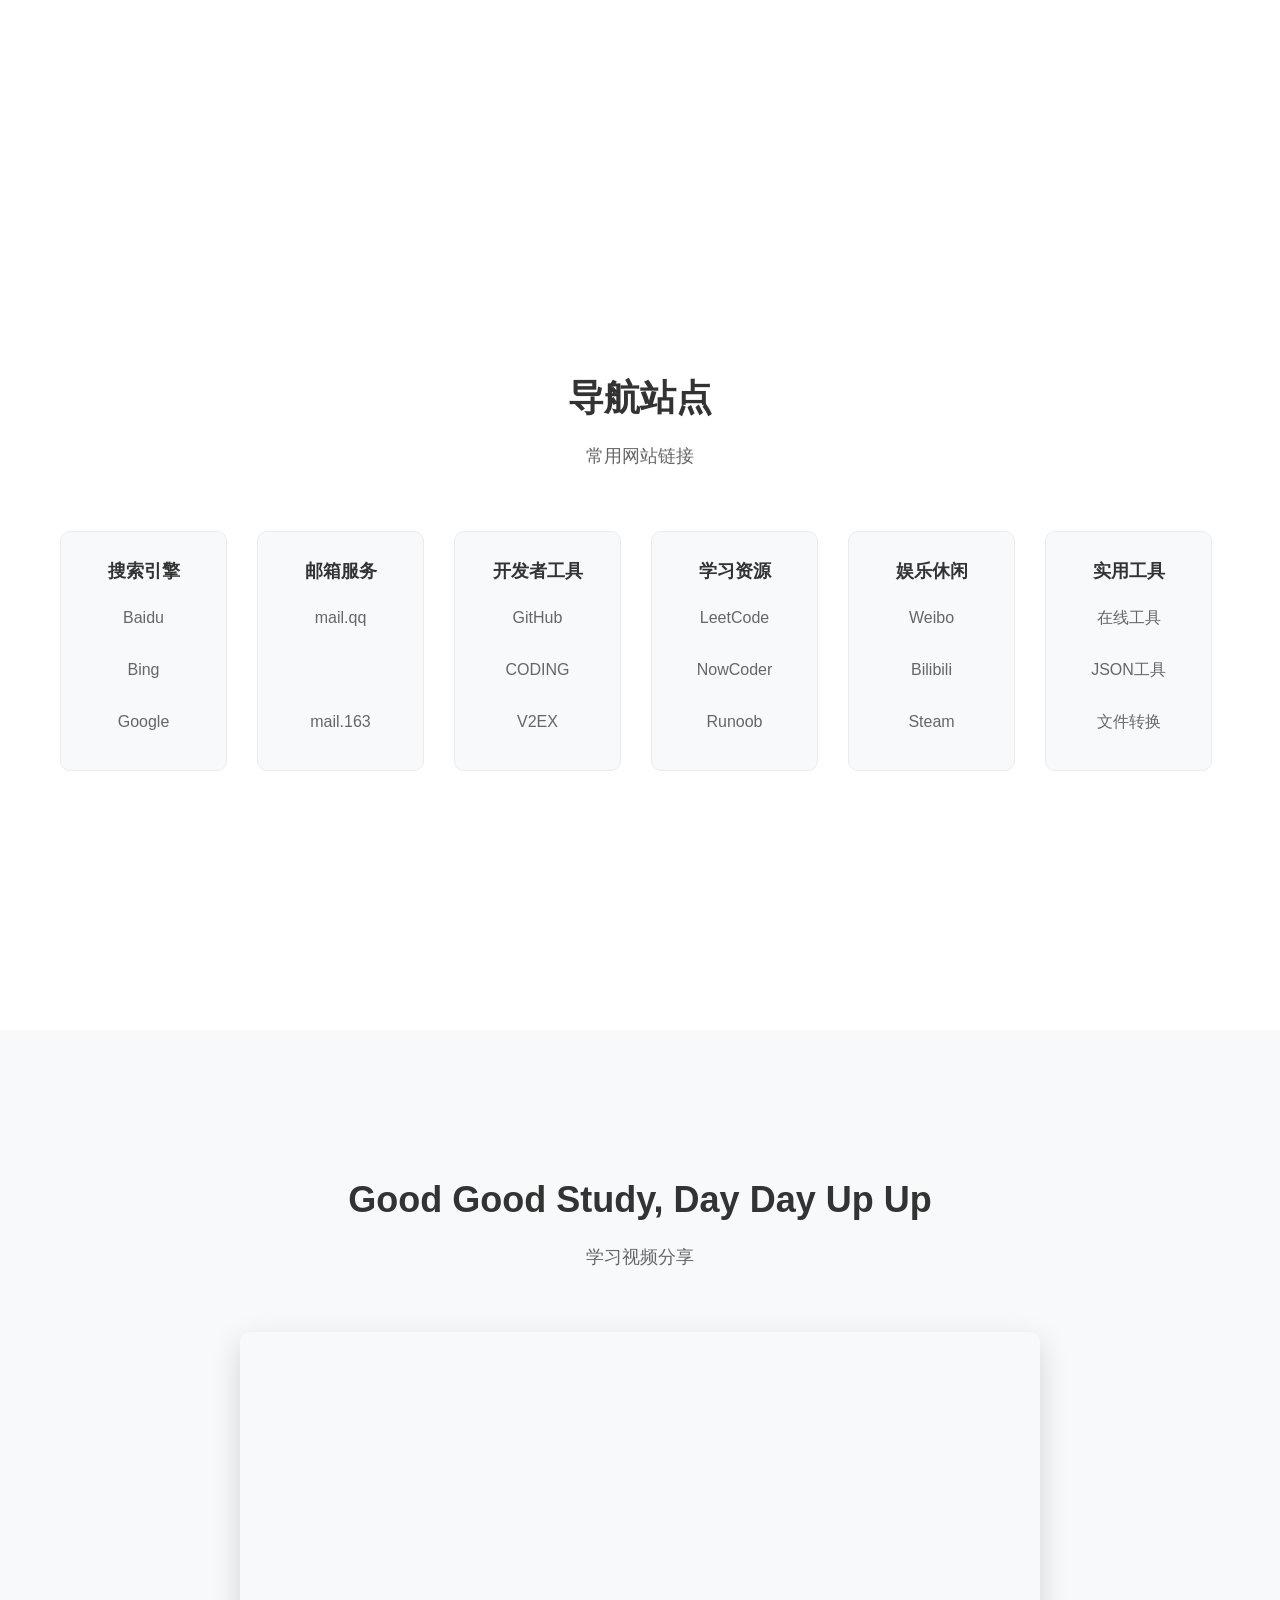
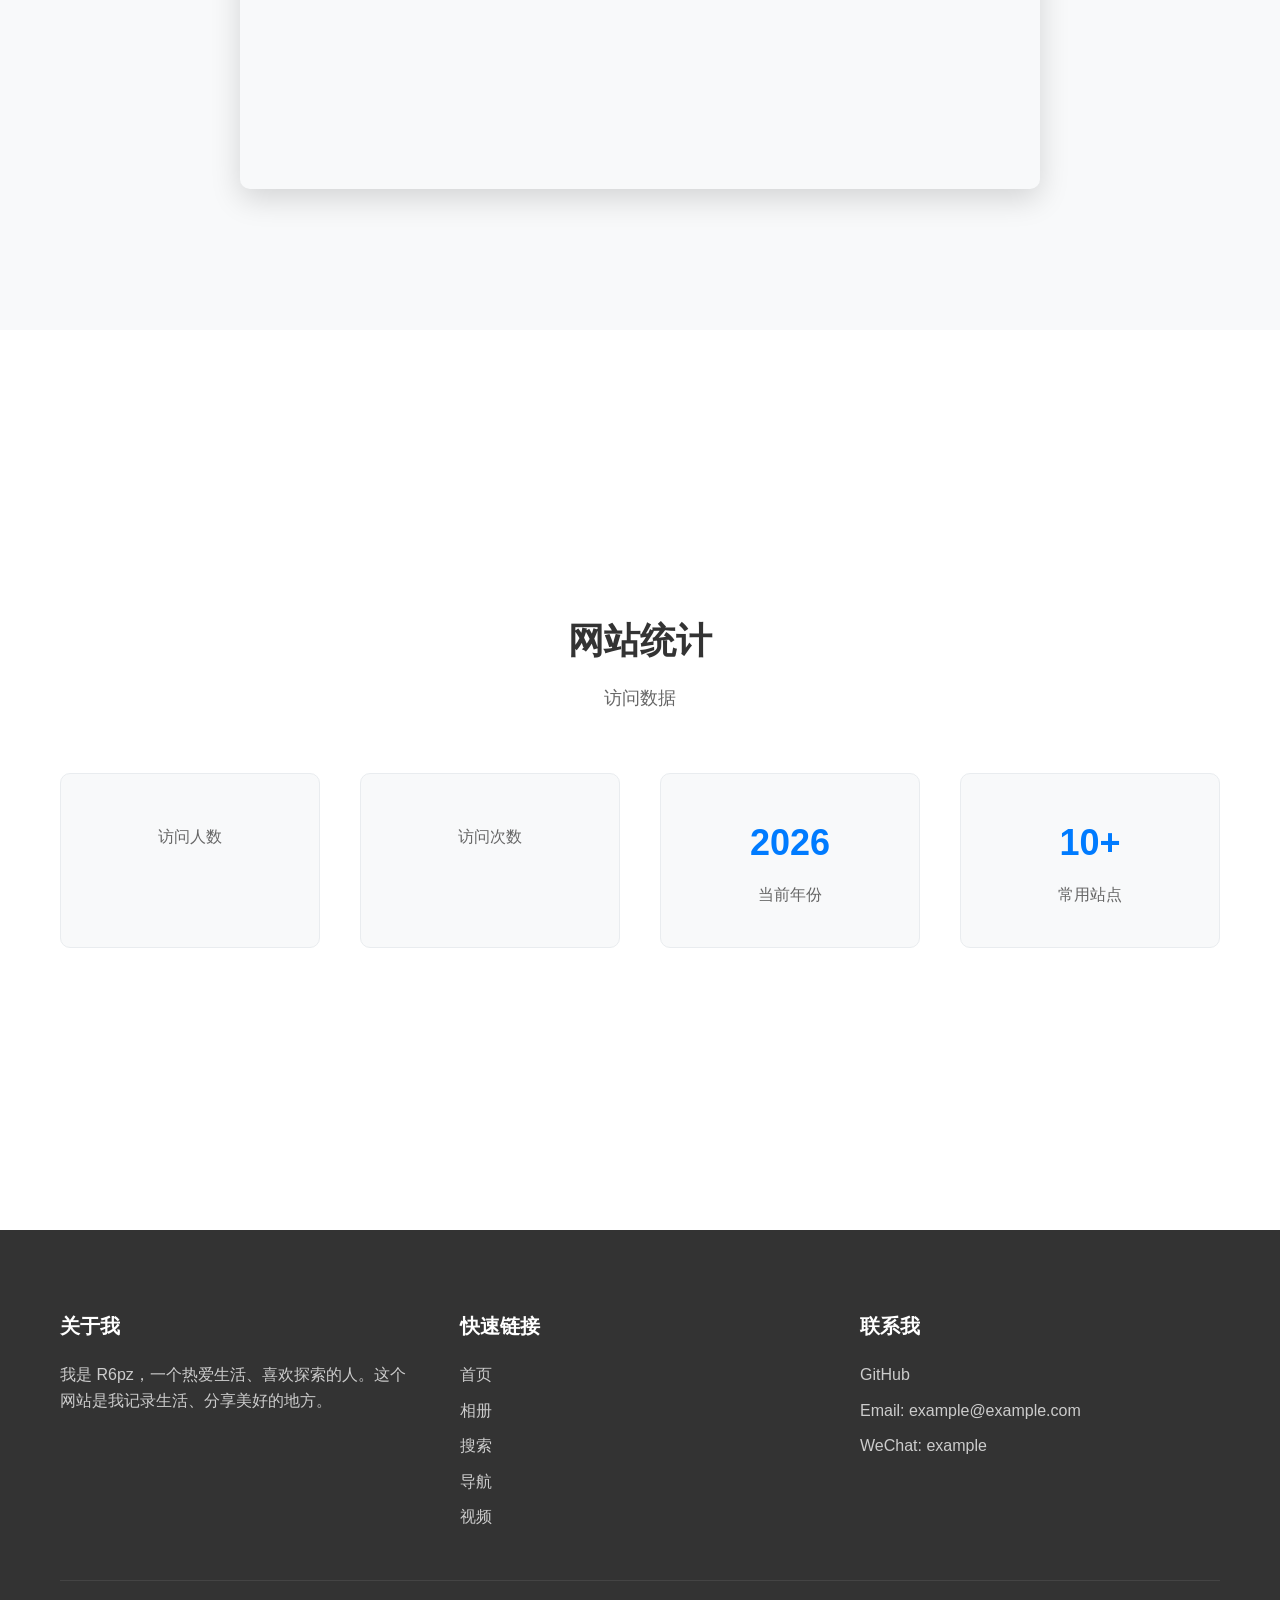
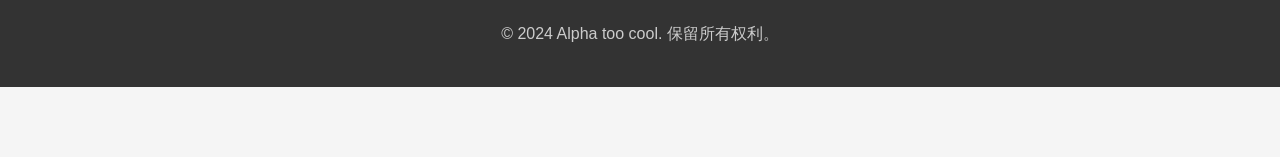
==== commit 2ced4d76: "移除搜索功能，包括搜索区域、导航链接、CSS样式和JavaScript代码" ====
--- a/index.html
+++ b/index.html
@@ -286,64 +286,7 @@
             margin-bottom: 10px;
         }
         
-        /* 搜索区 */
-        .search-section {
-            min-height: 100vh;
-            display: flex;
-            align-items: center;
-            padding: 100px 0;
-            background-color: #f8f9fa;
-        }
-        
-        .search-section .container {
-            width: 100%;
-        }
-        
-        .search-container {
-            max-width: 600px;
-            margin: 0 auto;
-            text-align: center;
-        }
-        
-        .search-form {
-            position: relative;
-            margin-top: 30px;
-        }
-        
-        .search-input {
-            width: 100%;
-            padding: 15px 20px;
-            border: 2px solid #ddd;
-            border-radius: 50px;
-            font-size: 16px;
-            outline: none;
-            transition: all 0.3s ease;
-        }
-        
-        .search-input:focus {
-            border-color: #007bff;
-            box-shadow: 0 0 0 3px rgba(0, 123, 255, 0.1);
-        }
-        
-        .search-btn {
-            position: absolute;
-            right: 5px;
-            top: 50%;
-            transform: translateY(-50%);
-            padding: 10px 25px;
-            background-color: #007bff;
-            color: white;
-            border: none;
-            border-radius: 50px;
-            font-size: 16px;
-            cursor: pointer;
-            transition: all 0.3s ease;
-        }
-        
-        .search-btn:hover {
-            background-color: #0069d9;
-            transform: translateY(-50%) scale(1.05);
-        }
+
         
         /* 导航站点区 */
         .navigation {
@@ -712,15 +655,7 @@
                 font-size: 10px;
             }
             
-            .search-input {
-                padding: 12px 15px;
-                font-size: 14px;
-            }
-            
-            .search-btn {
-                padding: 8px 20px;
-                font-size: 14px;
-            }
+
             
             .btn {
                 padding: 10px 25px;
@@ -751,7 +686,6 @@
             <ul class="nav-links">
                 <li><a href="#home">首页</a></li>
                 <li><a href="#gallery">相册</a></li>
-                <li><a href="#search">搜索</a></li>
                 <li><a href="#navigation">导航</a></li>
                 <li><a href="#video">视频</a></li>
                 <li><a href="#stats">统计</a></li>
@@ -817,22 +751,7 @@
         </div>
     </section>
     
-    <!-- 搜索区 -->
-    <section class="search-section" id="search">
-        <div class="container">
-            <div class="section-title">
-                <h2>Open Window And Breath</h2>
-                <p>搜索你想要的内容</p>
-            </div>
-            <div class="search-container">
-                <form onsubmit="return baiduWithHttps(this)" action="https://www.baidu.com/baidu" target="_blank">
-                    <input name="tn" type="hidden" value="SE_zzsearchcode_shhzc78w"> 
-                    <input class='search-input' type="text" onfocus="checkHttps" name="word" placeholder="请输入搜索内容">
-                    <input class='search-btn' type="submit" value="搜索">
-                </form>
-            </div>
-        </div>
-    </section>
+
     
     <!-- 导航站点区 -->
     <section class="navigation" id="navigation">
@@ -1010,34 +929,8 @@
         window.addEventListener('scroll', checkFade);
         window.addEventListener('load', checkFade);
         
-        // 百度搜索 HTTPS
-        function checkHttps () {
-            if (typeof BaiduHttps !== 'undefined') {
-                BaiduHttps.useHttps();    
-            }
-        };
-        
-        function baiduWithHttps (formname) {
-            if (typeof BaiduHttps !== 'undefined') {
-                var data = BaiduHttps.useHttps();
-                if (data.s === 0) {
-                    return true;
-                }
-                else {
-                    formname.action = 'https://www.baidu.com/baidu' + '?ssl_s=1&ssl_c' + data.ssl_code;
-                    return true;
-                }
-            }
-            return true;
-        };
-        
-        // 加载百度 HTTPS 脚本
-        (function() {
-            var script = document.createElement('script');
-            script.src = 'https://s1.bdstatic.com/r/www/cache/global/js/BaiduHttps_20150714_zhanzhang.js';
-            script.async = true;
-            document.head.appendChild(script);
-        })();
+
+
     </script>
     
     <!-- Google Analytics -->
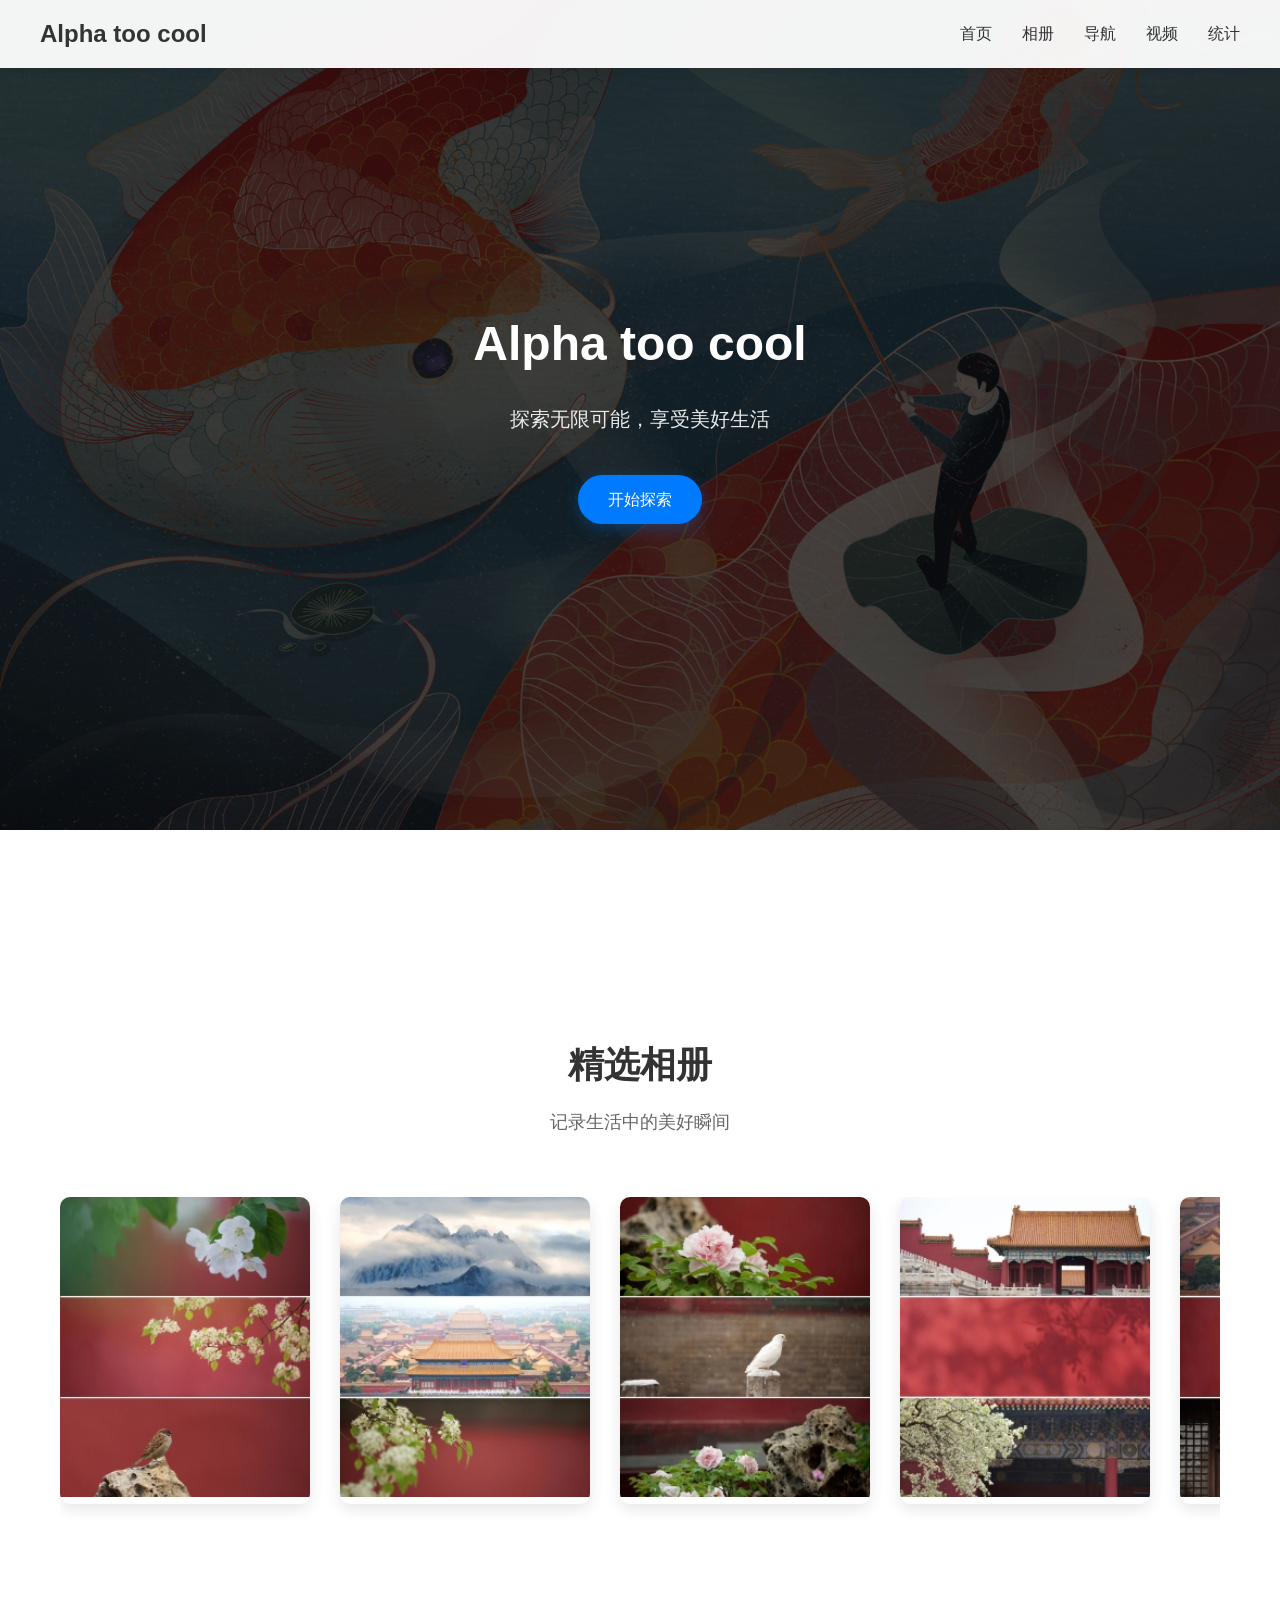
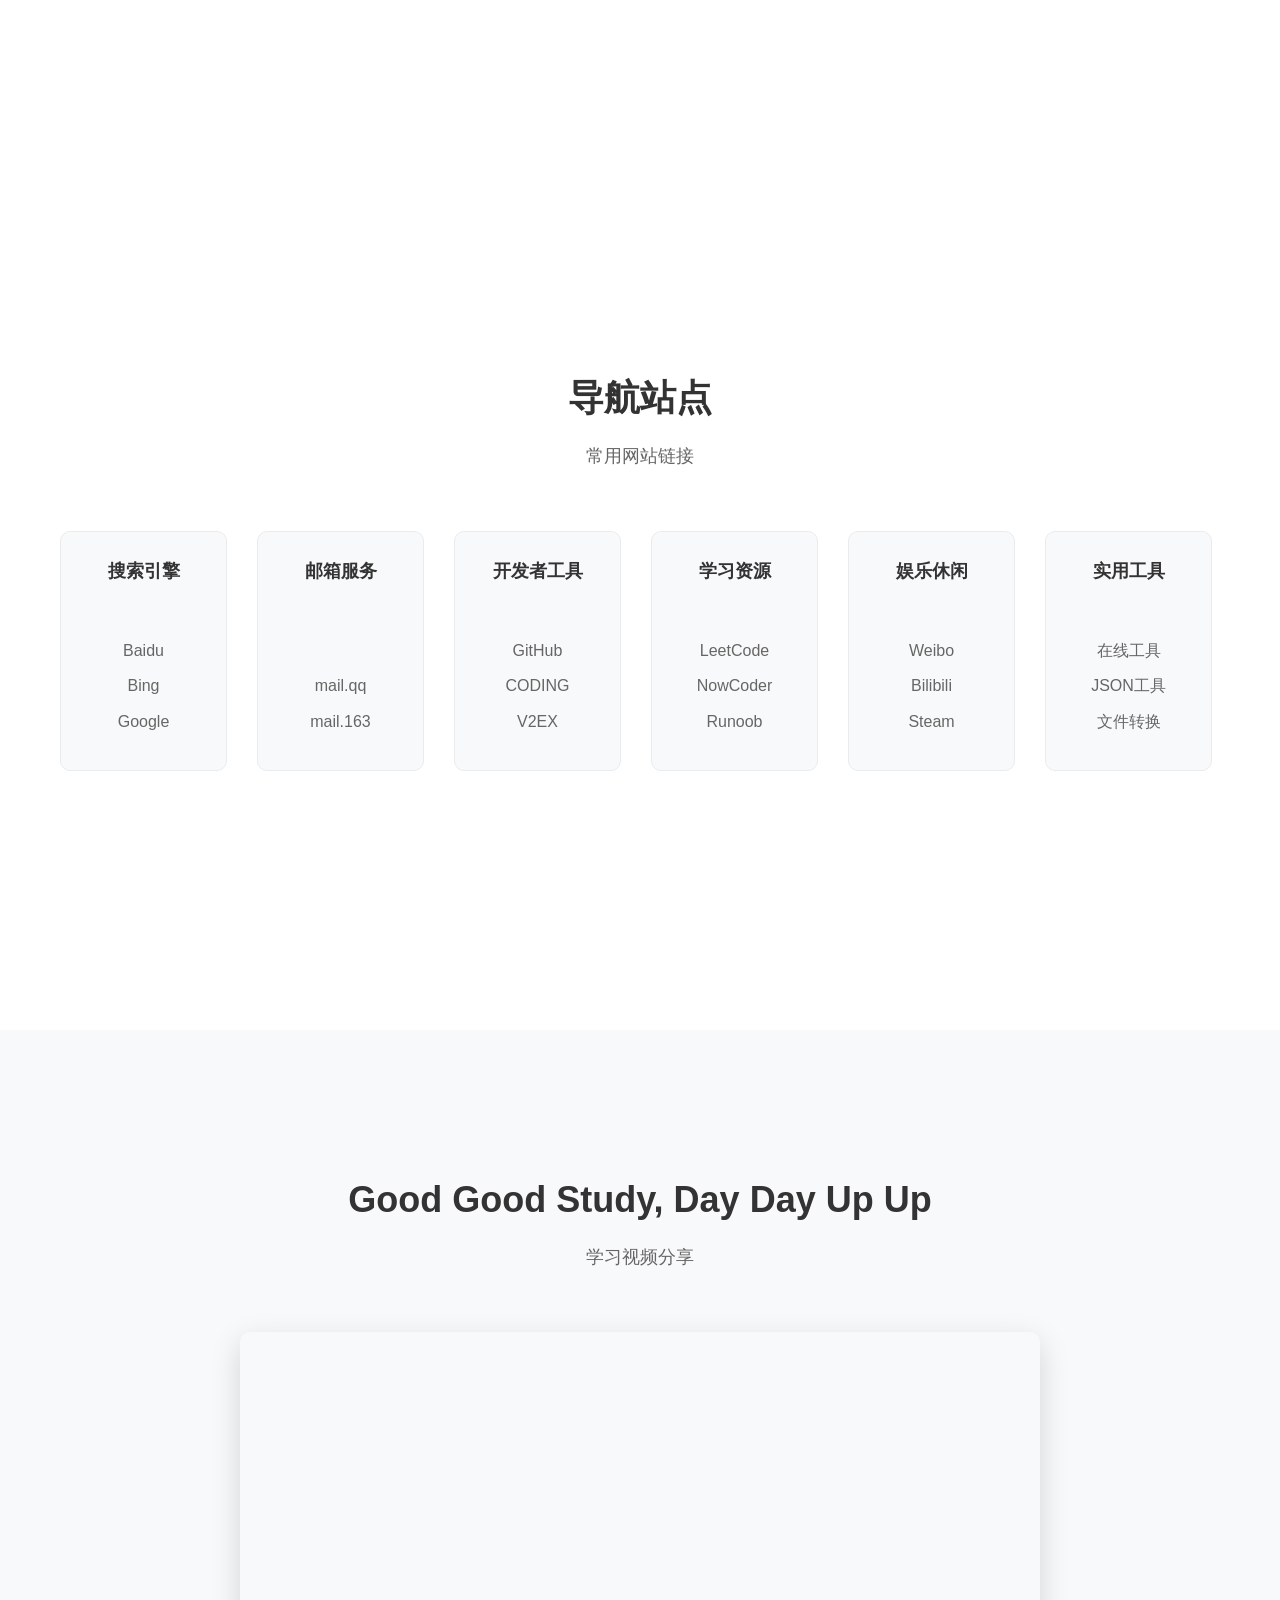
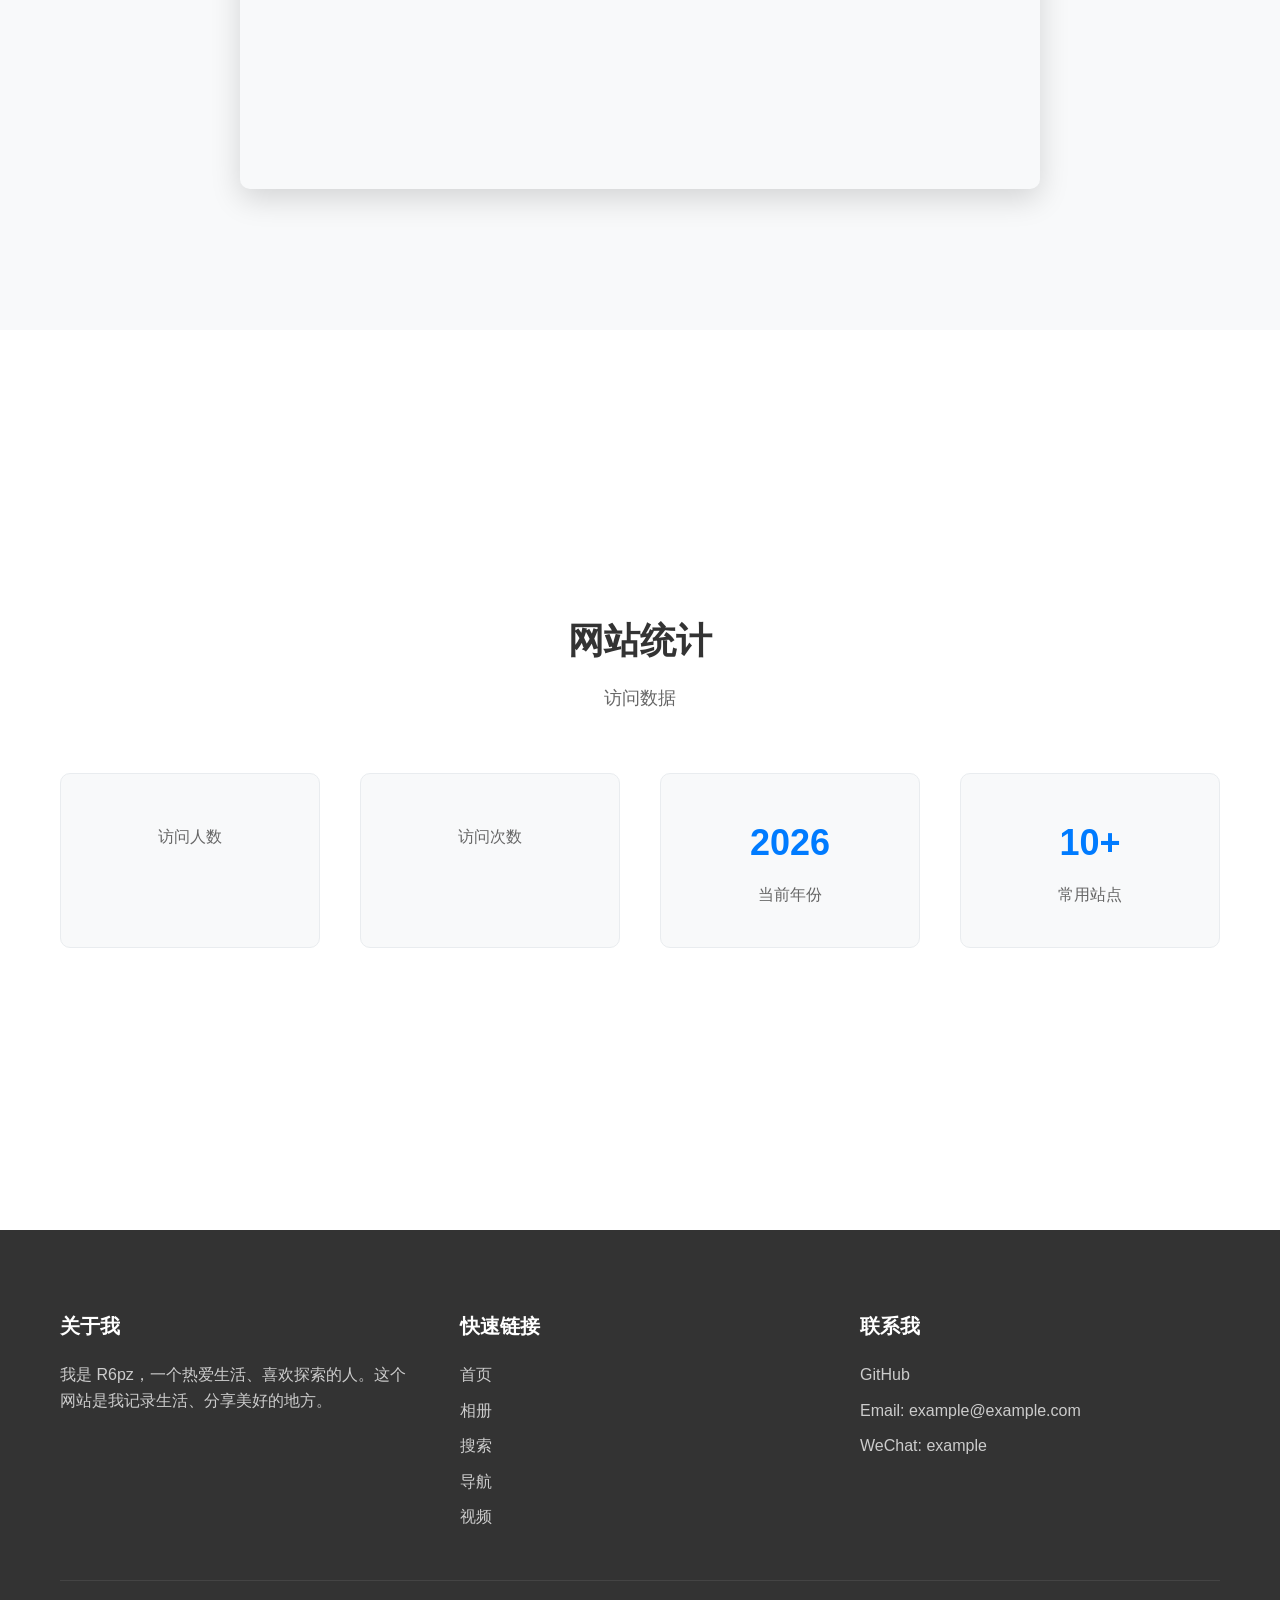
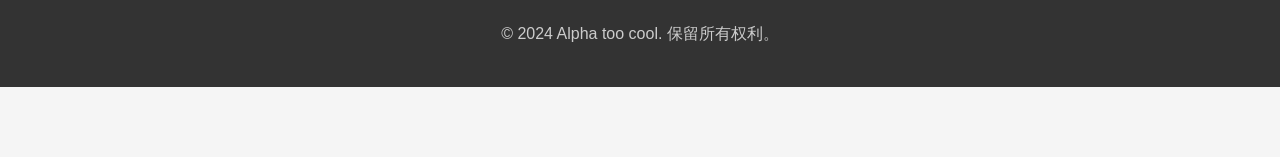
==== commit 120de7de: "调整导航卡片布局，使标题置顶居中，所有字段至于底部并居中" ====
--- a/index.html
+++ b/index.html
@@ -329,6 +329,37 @@
             min-height: 200px;
         }
         
+        .nav-card h3 {
+            font-size: 18px;
+            margin-top: 0;
+            margin-bottom: auto;
+            color: #333;
+            text-align: center;
+        }
+        
+        .nav-links-list {
+            list-style: none;
+            margin-top: auto;
+            text-align: center;
+        }
+        
+        .nav-links-list li {
+            margin-bottom: 10px;
+        }
+        
+        .nav-links-list a {
+            color: #666;
+            text-decoration: none;
+            transition: color 0.3s ease;
+            display: block;
+        }
+        
+        .nav-card:hover {
+            transform: translateY(-5px);
+            box-shadow: 0 10px 20px rgba(0, 0, 0, 0.1);
+            border-color: #007bff;
+        }
+        
         @media (min-width: 768px) {
             .nav-card {
                 width: 133px;
@@ -349,41 +380,6 @@
             .nav-grid {
                 gap: 30px;
             }
-        }
-        
-        .nav-links-list {
-            list-style: none;
-            margin-top: auto;
-            flex-grow: 1;
-            display: flex;
-            flex-direction: column;
-            justify-content: space-between;
-        }
-        
-        .nav-card:hover {
-            transform: translateY(-5px);
-            box-shadow: 0 10px 20px rgba(0, 0, 0, 0.1);
-            border-color: #007bff;
-        }
-        
-        .nav-card h3 {
-            font-size: 18px;
-            margin-bottom: 20px;
-            color: #333;
-        }
-        
-        .nav-links-list {
-            list-style: none;
-        }
-        
-        .nav-links-list li {
-            margin-bottom: 10px;
-        }
-        
-        .nav-links-list a {
-            color: #666;
-            text-decoration: none;
-            transition: color 0.3s ease;
         }
         
         .nav-links-list a:hover {
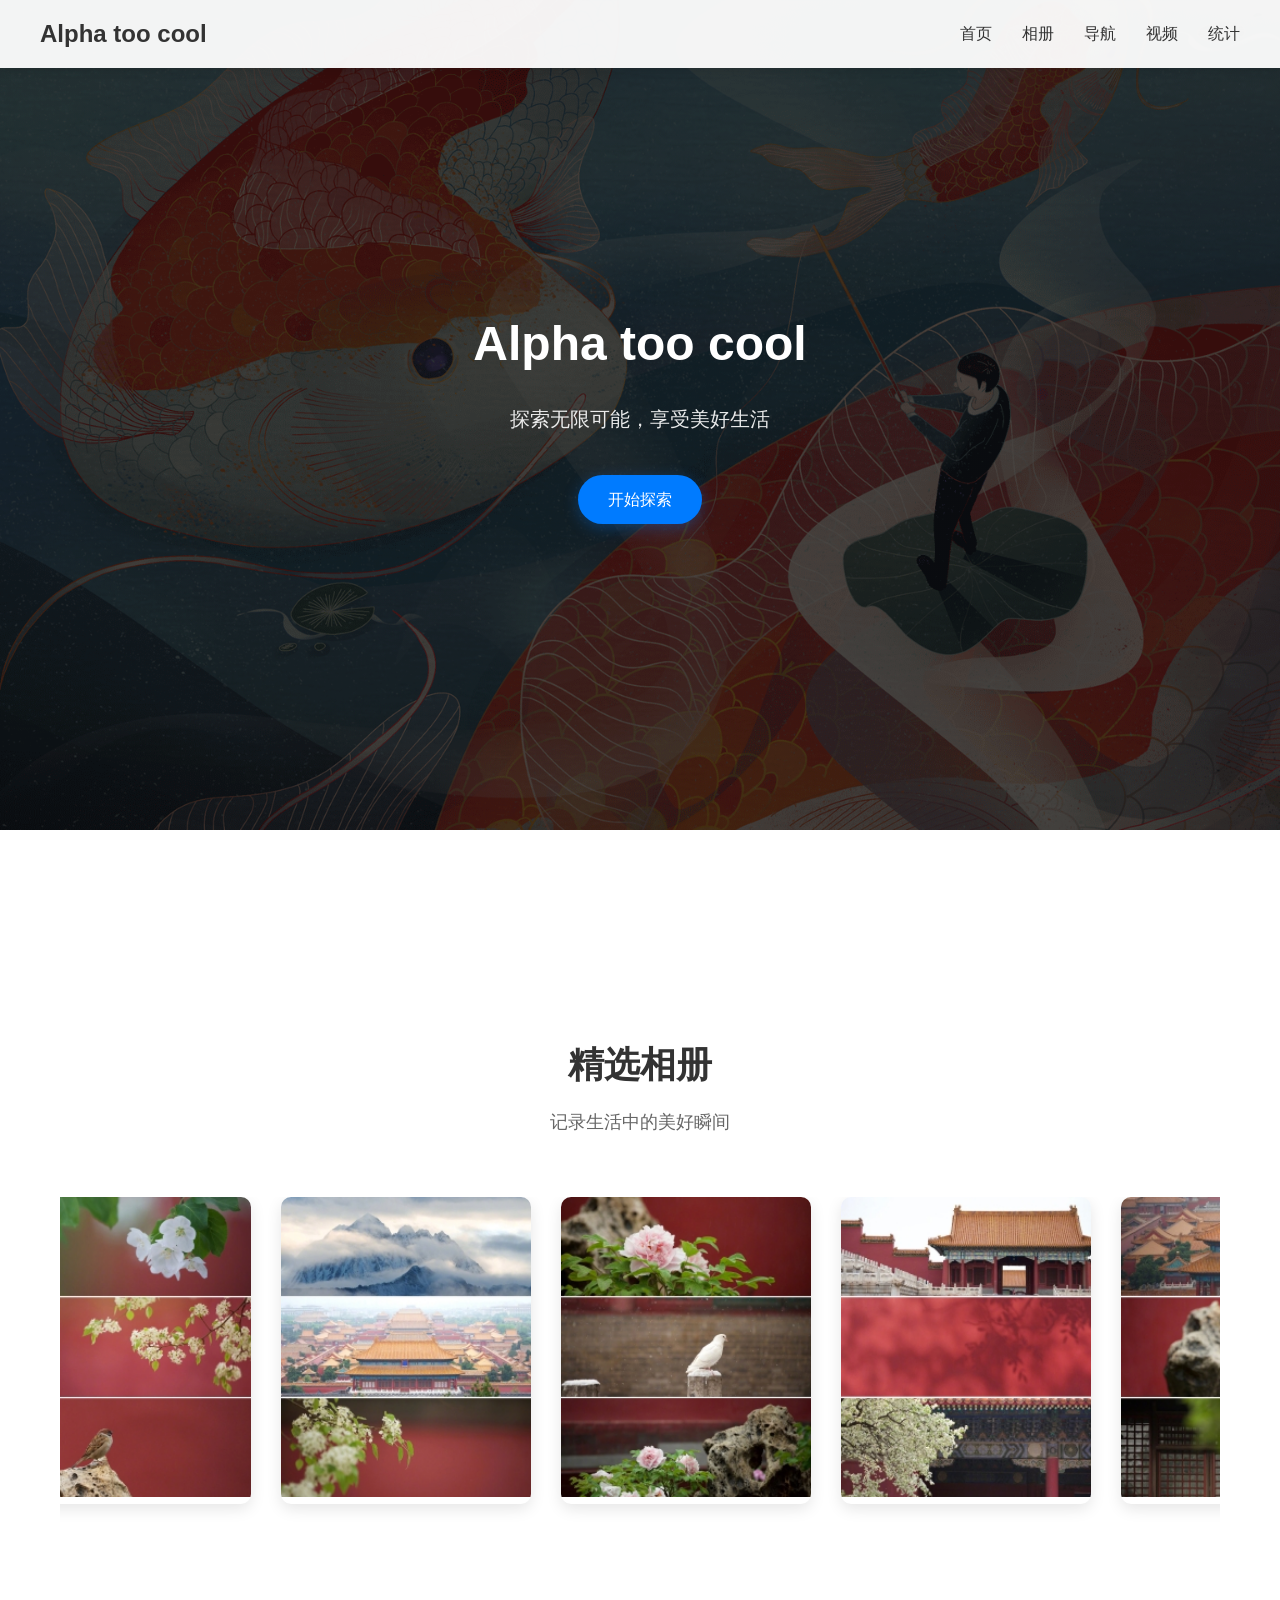
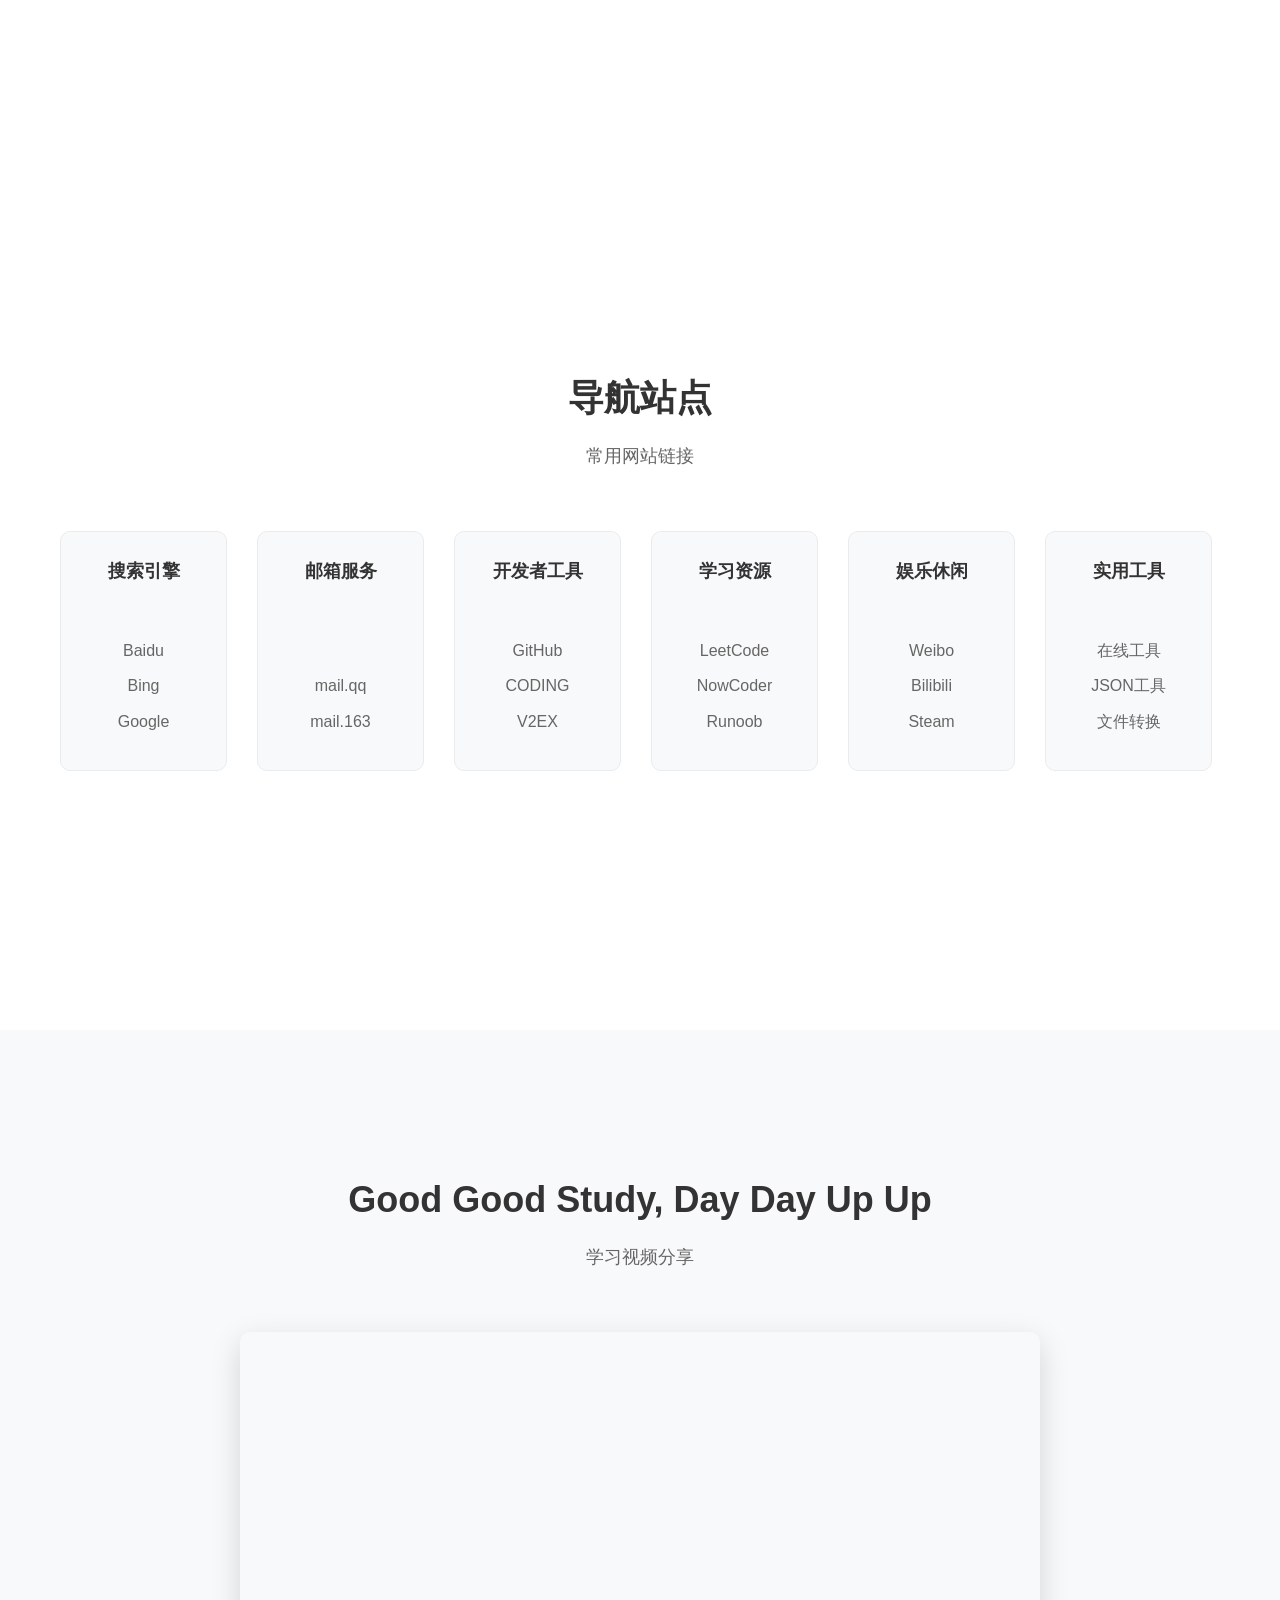
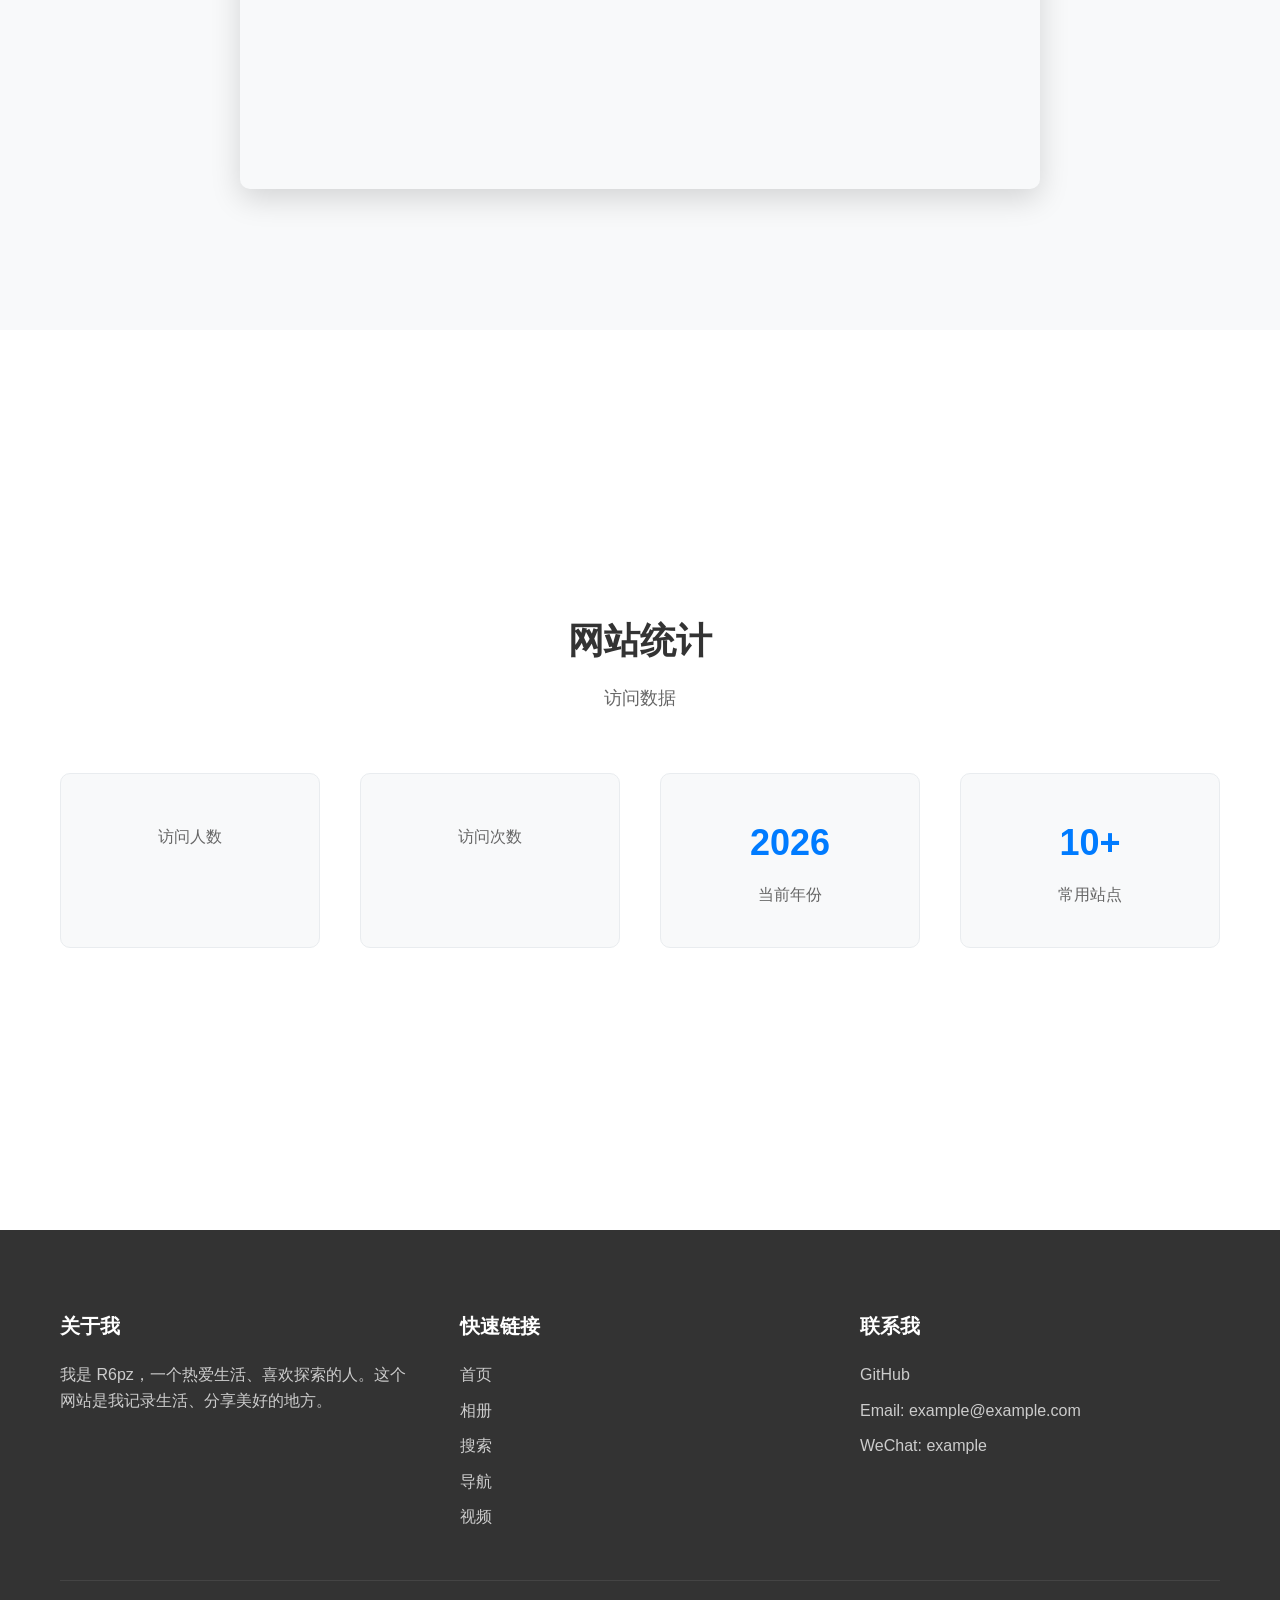
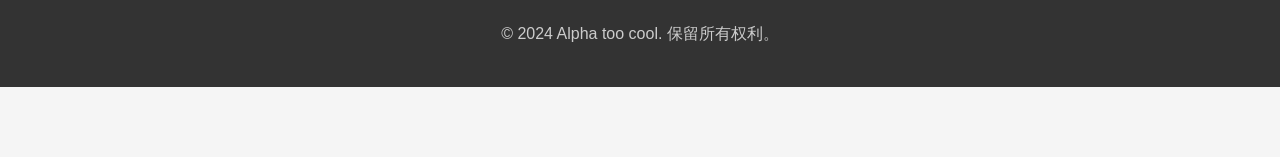
==== commit e14c5b16: "为精选相册添加自动循环滚动功能，当用户没有手动滑动时，相册会自动循环滚动展示图片" ====
--- a/index.html
+++ b/index.html
@@ -707,7 +707,7 @@
                 <h2>精选相册</h2>
                 <p>记录生活中的美好瞬间</p>
             </div>
-            <div class="gallery-container">
+            <div class="gallery-container" id="galleryContainer">
                 <div class="gallery-item">
                     <img src="images/pic1.jpg" alt="图片1">
                     <div class="gallery-overlay">
@@ -909,6 +909,64 @@
             });
         });
         
+        // 精选相册自动循环滚动
+        const galleryContainer = document.getElementById('galleryContainer');
+        let isScrolling = false;
+        let scrollInterval;
+        
+        // 自动滚动函数
+        function autoScroll() {
+            if (!isScrolling) {
+                scrollInterval = setInterval(() => {
+                    if (galleryContainer.scrollLeft >= galleryContainer.scrollWidth - galleryContainer.clientWidth - 10) {
+                        // 滚动到末尾时，平滑回到开始
+                        galleryContainer.scrollTo({ left: 0, behavior: 'smooth' });
+                    } else {
+                        // 正常滚动
+                        galleryContainer.scrollLeft += 1;
+                    }
+                }, 30);
+            }
+        }
+        
+        // 停止自动滚动
+        function stopAutoScroll() {
+            clearInterval(scrollInterval);
+        }
+        
+        // 鼠标按下时停止自动滚动
+        galleryContainer.addEventListener('mousedown', () => {
+            isScrolling = true;
+            stopAutoScroll();
+        });
+        
+        // 鼠标松开时重新开始自动滚动
+        galleryContainer.addEventListener('mouseup', () => {
+            isScrolling = false;
+            autoScroll();
+        });
+        
+        // 鼠标离开时重新开始自动滚动
+        galleryContainer.addEventListener('mouseleave', () => {
+            isScrolling = false;
+            autoScroll();
+        });
+        
+        // 触摸开始时停止自动滚动
+        galleryContainer.addEventListener('touchstart', () => {
+            isScrolling = true;
+            stopAutoScroll();
+        });
+        
+        // 触摸结束时重新开始自动滚动
+        galleryContainer.addEventListener('touchend', () => {
+            isScrolling = false;
+            autoScroll();
+        });
+        
+        // 初始化自动滚动
+        autoScroll();
+        
         // 滚动动画
         const fadeElements = document.querySelectorAll('.fade-in');
         
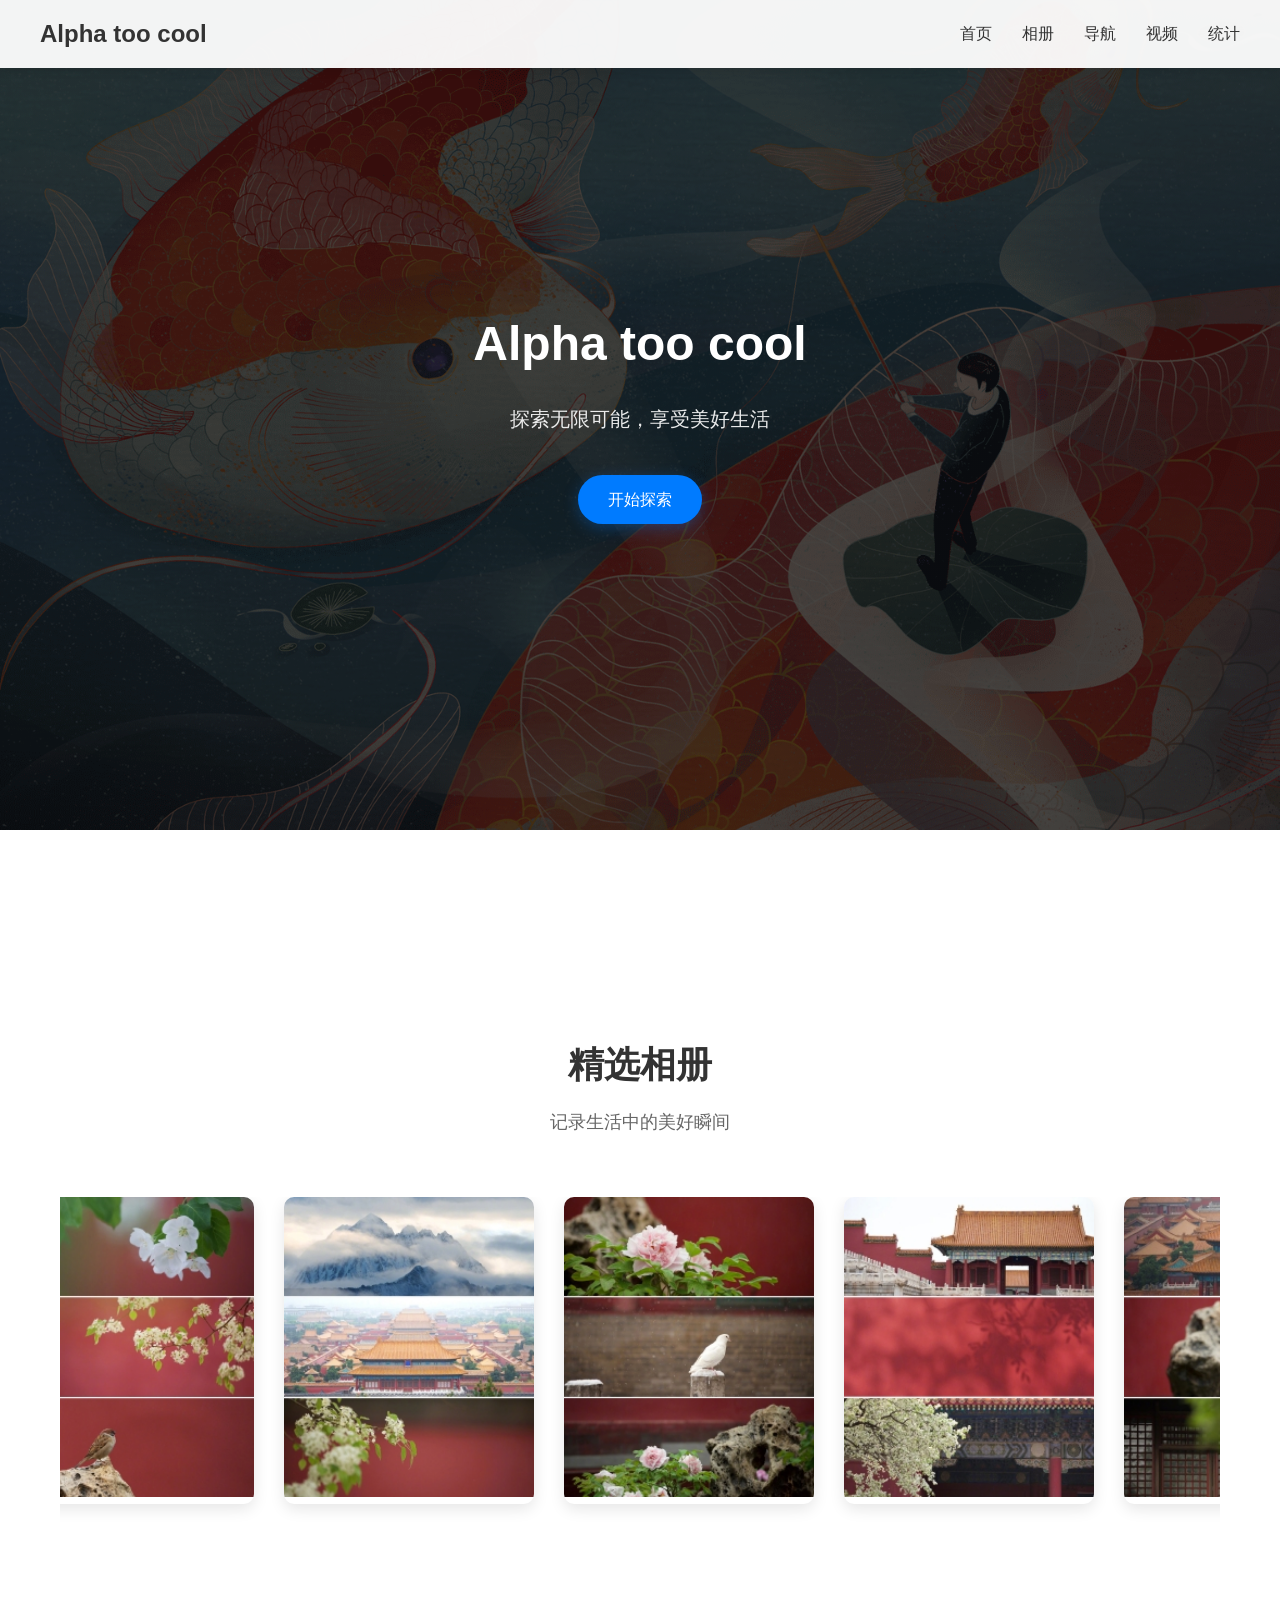
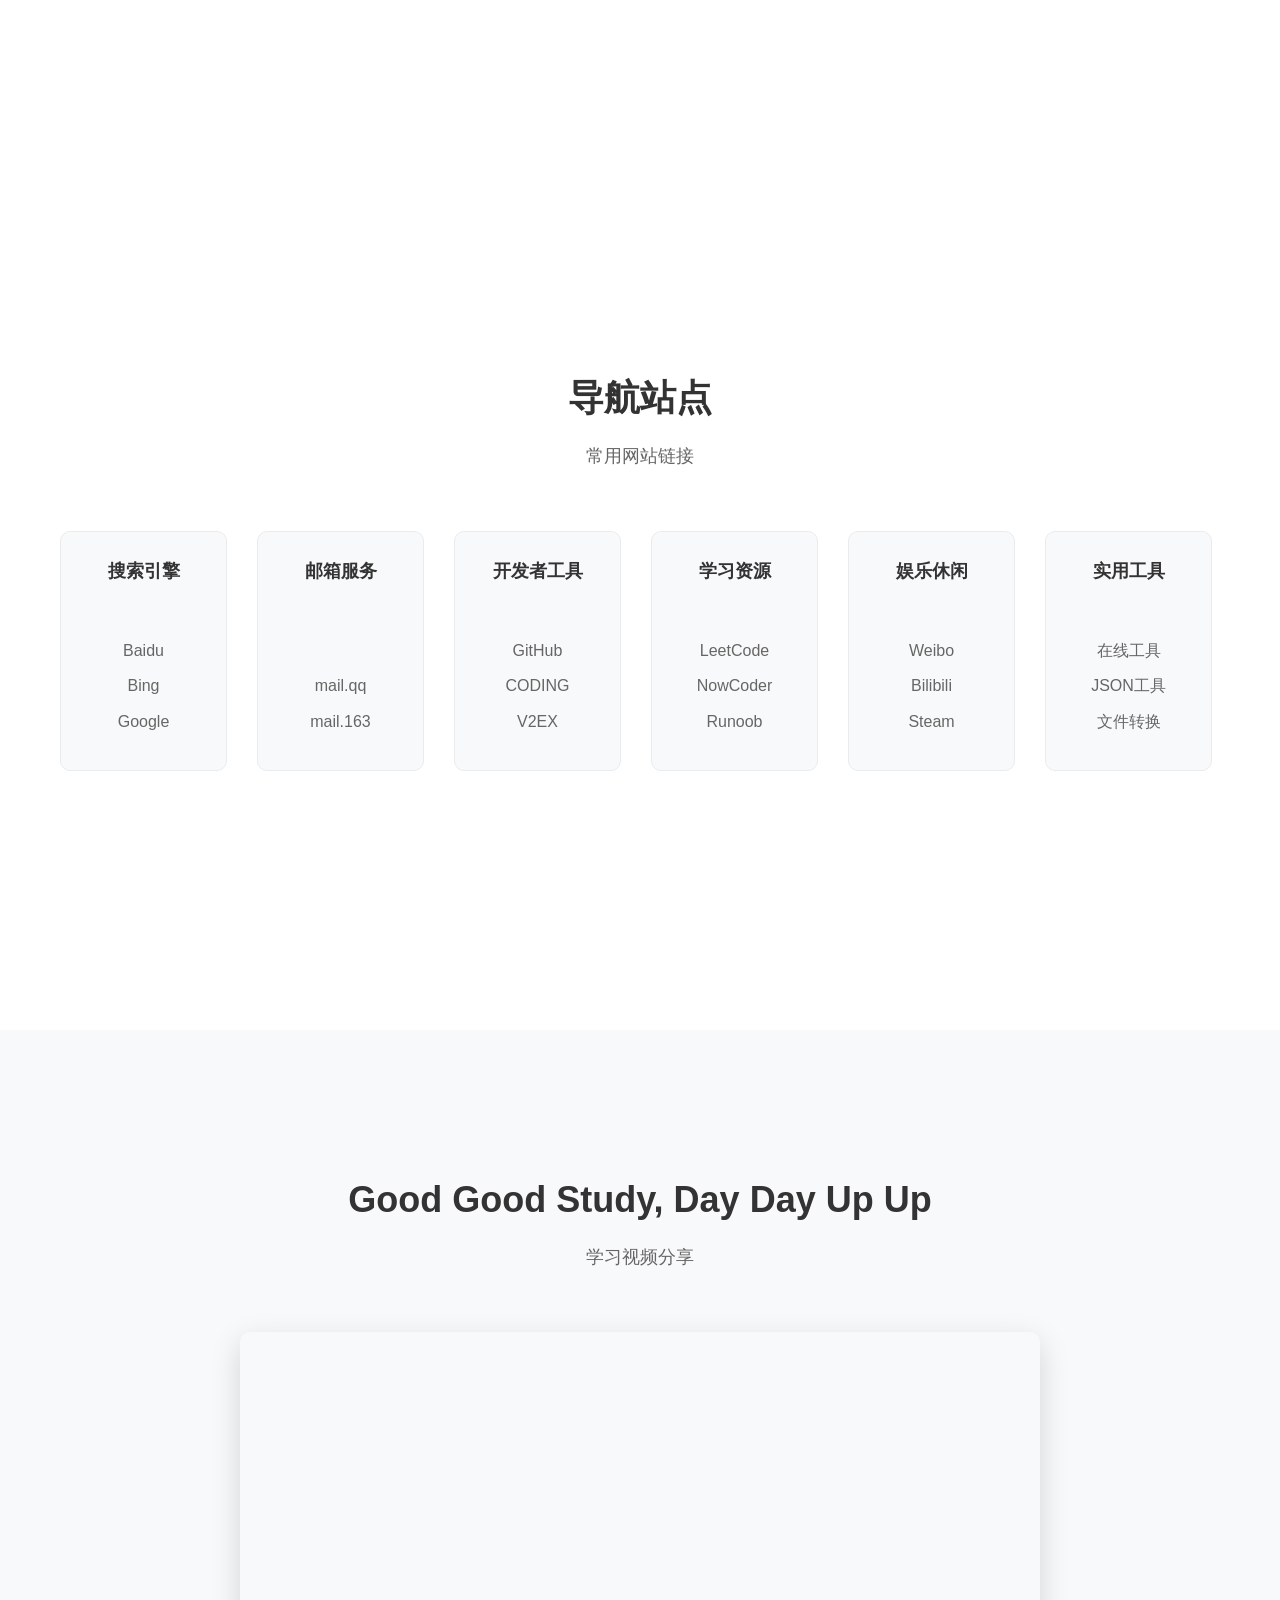
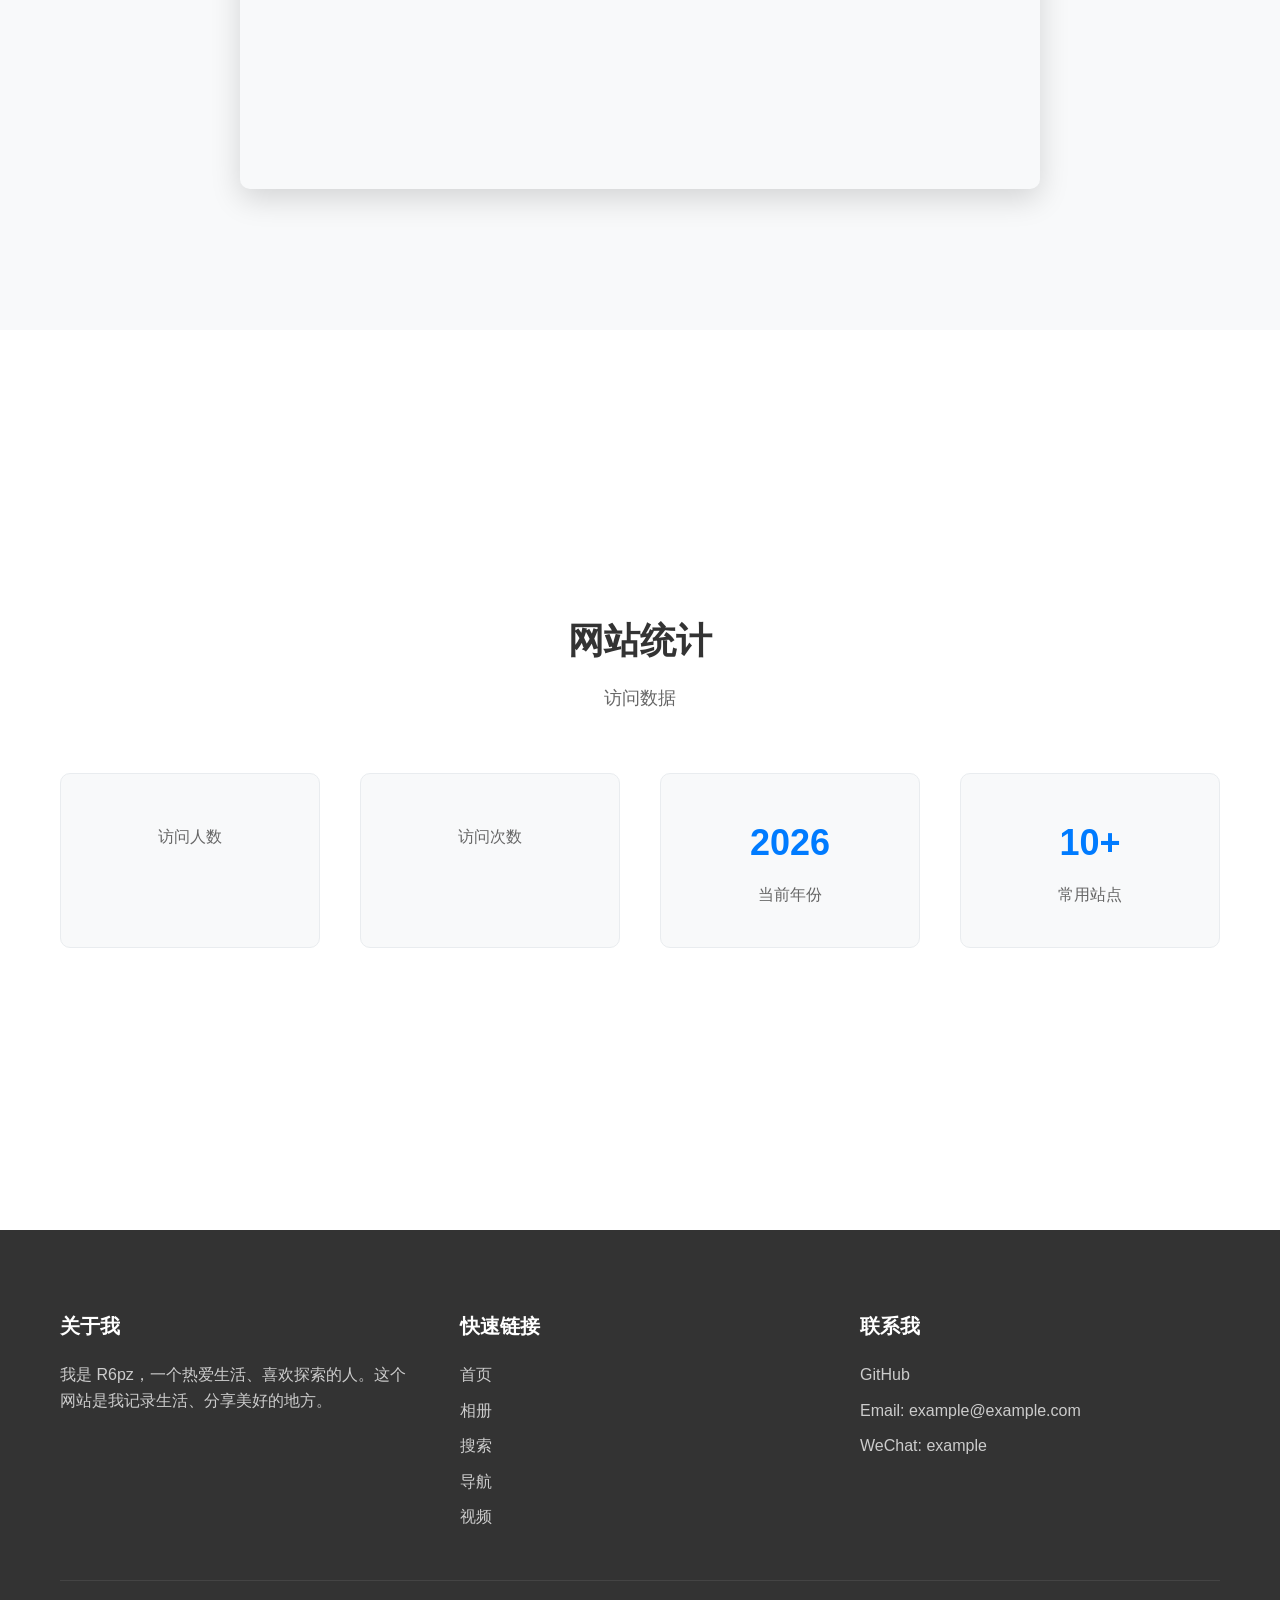
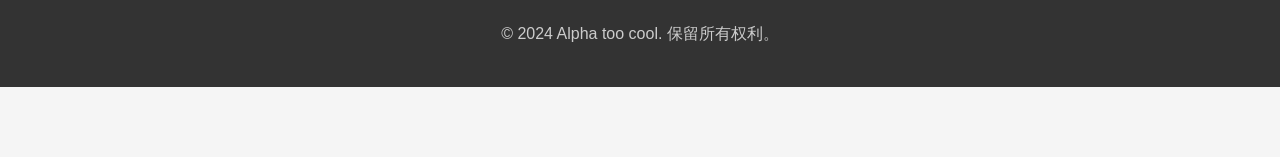
==== commit 3f54de0c: "修改精选相册的自动循环滚动功能，当鼠标移动到相册上时停止滚动，当鼠标离开时恢复滚动" ====
--- a/index.html
+++ b/index.html
@@ -914,16 +914,26 @@
         let isScrolling = false;
         let scrollInterval;
         
+        // 复制相册内容，实现无缝循环
+        const galleryItems = galleryContainer.children;
+        const itemsCount = galleryItems.length;
+        
+        // 克隆所有相册项并添加到容器末尾
+        for (let i = 0; i < itemsCount; i++) {
+            const clone = galleryItems[i].cloneNode(true);
+            galleryContainer.appendChild(clone);
+        }
+        
         // 自动滚动函数
         function autoScroll() {
             if (!isScrolling) {
                 scrollInterval = setInterval(() => {
-                    if (galleryContainer.scrollLeft >= galleryContainer.scrollWidth - galleryContainer.clientWidth - 10) {
-                        // 滚动到末尾时，平滑回到开始
-                        galleryContainer.scrollTo({ left: 0, behavior: 'smooth' });
-                    } else {
-                        // 正常滚动
-                        galleryContainer.scrollLeft += 1;
+                    // 正常滚动
+                    galleryContainer.scrollLeft += 1;
+                    
+                    // 当滚动到原始内容末尾时，无缝切换到开始位置
+                    if (galleryContainer.scrollLeft >= galleryContainer.scrollWidth / 2) {
+                        galleryContainer.scrollLeft = 0;
                     }
                 }, 30);
             }
@@ -944,6 +954,12 @@
         galleryContainer.addEventListener('mouseup', () => {
             isScrolling = false;
             autoScroll();
+        });
+        
+        // 鼠标进入时停止自动滚动
+        galleryContainer.addEventListener('mouseenter', () => {
+            isScrolling = true;
+            stopAutoScroll();
         });
         
         // 鼠标离开时重新开始自动滚动
